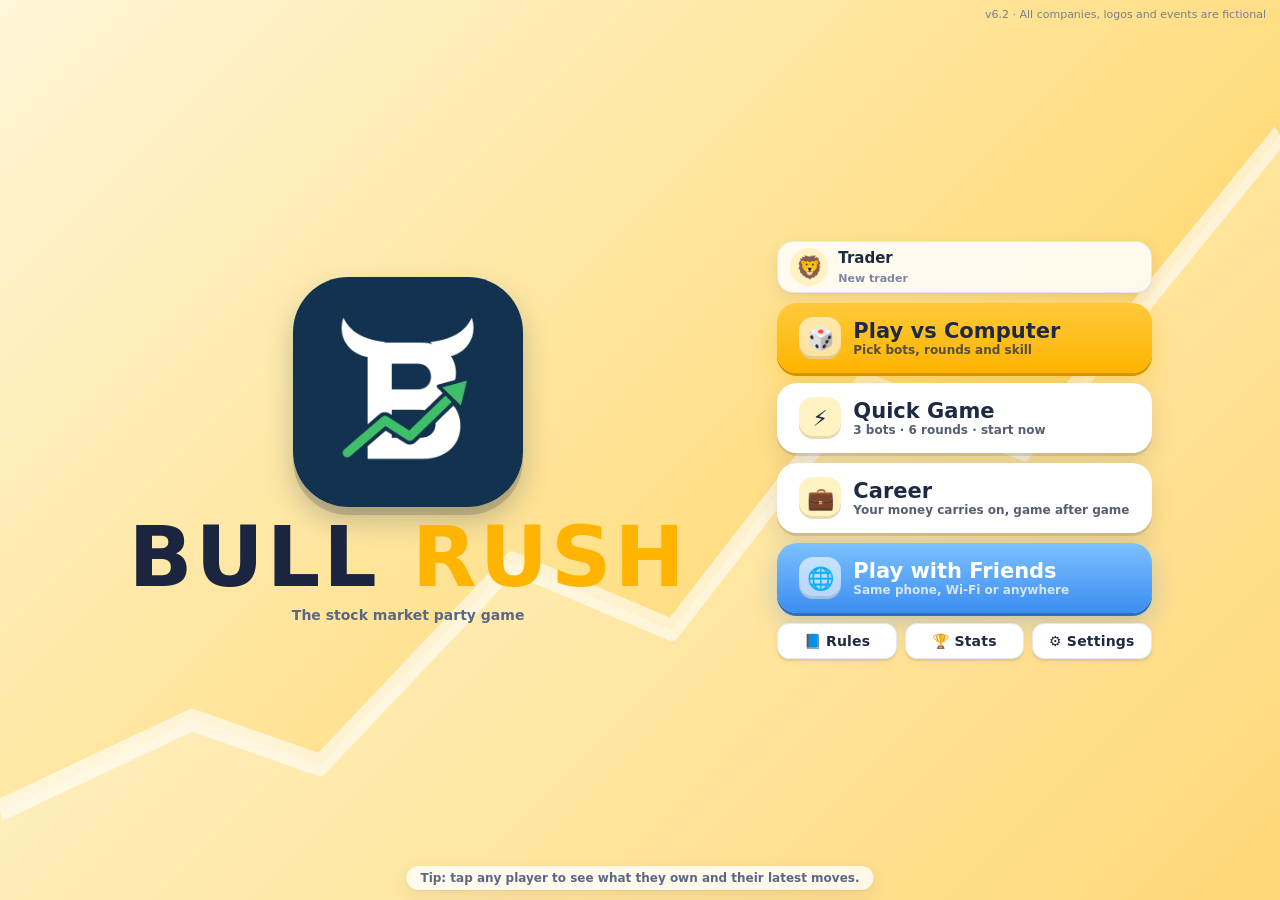
==== index.html @ 3b122485 "Web app v6.2" ====
<!doctype html>
<html lang="en">
<head>
<meta charset="utf-8">
<meta name="viewport" content="width=device-width, initial-scale=1, maximum-scale=1, user-scalable=no, viewport-fit=cover">
<meta name="theme-color" content="#4a2c12">
<title>Bull Rush</title>
<link rel="manifest" href="manifest.webmanifest">
<link rel="icon" type="image/png" href="icons/icon-192.png">
<link rel="apple-touch-icon" href="icons/apple-touch-icon.png">
<meta name="apple-mobile-web-app-capable" content="yes">
<meta name="mobile-web-app-capable" content="yes">
<meta name="apple-mobile-web-app-status-bar-style" content="black-translucent">
<meta name="apple-mobile-web-app-title" content="Bull Rush">
<link rel="stylesheet" href="css/style.css">
</head>
<body>

<!-- Studio intro -->
<div id="studio" class="studio" aria-label="Front Page studios">
  <img class="studio-logo" src="icons/frontpage-studios.png" alt="FRONT PAGE studios">
</div>

<div id="pass-cover" class="pass-cover hidden"><div class="pc-card"><div class="pc-av" id="pc-av">🙂</div><small>Pass the phone to</small><h2 id="pc-name">Player</h2><p>Others, look away. Your cards are secret.</p><button class="btn gold big" id="pc-go">👀 I'm ready, show my cards</button></div></div>
<!-- Title -->
<section id="scr-title" class="screen active">
  <div class="coin-rain" id="coin-rain"></div>
  <div class="title-wrap">
    <div class="logo">
      <img class="mascot appic" src="icons/icon-512.png" alt="Bull Rush">
      <h1>BULL <span>RUSH</span></h1>
      <p class="tag">The stock market party game</p>
    </div>
    <div class="menu-btns">
      <div class="profile-strip" id="profile-strip"></div>
      <button class="mbtn play" data-go="setup"><span class="mi">🎲</span><span><b>Play vs Computer</b><small>Pick bots, rounds and skill</small></span></button>
      <div class="mrow">
        <button class="mbtn quick" id="btn-quick"><span class="mi">⚡</span><span><b>Quick Game</b><small>3 bots · 6 rounds · start now</small></span></button>
        <button class="mbtn quick" id="btn-career"><span class="mi">💼</span><span><b>Career</b><small id="career-sub">Your money carries on, game after game</small></span></button>
      </div>
      <button class="mbtn online" data-go="online"><span class="mi">🌐</span><span><b>Play with Friends</b><small>Same phone, Wi-Fi or anywhere</small></span></button>
      <button class="mbtn cont hidden" id="btn-continue"><span class="mi">⟲</span><span><b>Continue</b><small>Your saved game</small></span></button>
      <div class="row three">
        <button class="btn" data-go="howto">📘 Rules</button>
        <button class="btn" id="btn-stats">🏆 Stats</button>
        <button class="btn" id="btn-settings">⚙️ Settings</button>
      </div>
    </div>
  </div>
  <div class="tip-line" id="tip-line"></div>
  <div class="version">v6.2 · All companies, logos and events are fictional</div>
</section>

<!-- Offline setup -->
<section id="scr-setup" class="screen">
  <div class="panel setup">
    <header><button class="icon-btn" data-go="title">‹</button><h2>New game</h2></header>
    <div class="setup-grid">
      <label>Your name<input id="in-name" maxlength="14" placeholder="Trader"></label>
      <div class="field"><span>Avatar</span><div class="chips" id="pick-avatar"></div></div>
      <div class="field"><span>Rival bots</span><div class="chips" id="pick-bots" data-opts="1,2,3,4,5" data-val="3"></div></div>
      <div class="field"><span>Bot skill</span><div class="chips" id="pick-skill" data-opts="easy,normal,hard" data-val="normal"></div></div>
      <div class="field"><span>Companies</span><div class="chips" id="pick-cos" data-opts="6,8,10,12,0" data-labels="6,8,10,12,🎲 Random" data-val="8"></div></div>
      <div class="field"><span>Rounds</span><div class="chips" id="pick-days" data-opts="6,8,10,15,20,0" data-labels="6,8,10,15,20,∞" data-val="8"></div></div>
      <div class="field"><span>Turns per round</span><div class="chips" id="pick-len" data-opts="2,3,4" data-val="3"></div></div>
    </div>
    <button class="btn gold big" id="btn-start">🔔 Ring the opening bell</button>
  </div>
</section>

<!-- Online lobby -->
<section id="scr-online" class="screen">
  <div class="panel setup">
    <header><button class="icon-btn" data-go="title">‹</button><h2>Play with friends</h2></header>
    <div class="chips mode-tabs" id="pick-mode" data-opts="pass,wifi,net" data-labels="📱 Pass &amp; Play,📶 Same Wi-Fi,🌍 Anywhere" data-val="wifi"></div>
    <div id="pass-home" class="hidden">
      <div class="field"><span>Players</span><div class="chips" id="pick-pp" data-opts="2,3,4,5,6" data-val="2"></div></div>
      <div class="pp-names" id="pp-names"></div>
      <div class="field"><span>Add bots</span><div class="chips" id="pick-pp-bots" data-opts="0,1,2,3" data-val="0"></div></div>
      <div class="field"><span>Rounds</span><div class="chips" id="pick-pp-days" data-opts="6,8,10,15" data-val="8"></div></div>
      <button class="btn gold big" id="btn-pass-start">🔔 Start on this phone</button>
      <p class="hint">No internet needed. Everyone plays on this one phone and passes it on when their turn comes, like Ludo. Your cards stay hidden until you tap "show my cards".</p>
    </div>
    <div id="online-home">
      <label>Your name<input id="in-name-on" maxlength="14" placeholder="Trader"></label>
      <div class="online-cols">
        <div class="ocard">
          <h3>Host a room</h3>
          <p>Create a room and share the 5-letter code with friends.</p>
          <button class="btn gold" id="btn-host">Create room</button>
        </div>
        <div class="ocard">
          <h3>Join a room</h3>
          <input id="in-code" maxlength="5" placeholder="CODE" class="code-in">
          <button class="btn" id="btn-join">Join</button>
        </div>
      </div>
      <p class="hint" id="mode-hint">Friends on the same Wi-Fi connect directly for the fastest game.</p>
    </div>
    <div id="online-lobby" class="hidden">
      <div class="room-code">Room code <b id="room-code">-----</b></div>
      <ul id="lobby-list" class="lobby-list"></ul>
      <div id="host-ctrl" class="hidden">
        <div class="field"><span>Companies</span><div class="chips" id="pick-cos-on" data-opts="6,8,10,12,0" data-labels="6,8,10,12,🎲 Random" data-val="8"></div></div>
        <div class="field"><span>Rounds</span><div class="chips" id="pick-days-on" data-opts="6,8,10,15,20,0" data-labels="6,8,10,15,20,∞" data-val="8"></div></div>
        <div class="field"><span>Turn timer</span><div class="chips" id="pick-len-on" data-opts="0,20,30,45" data-labels="Off,20s,30s,45s" data-val="30"></div></div>
        <div class="row"><button class="btn ghost" id="btn-addbot">+ Add bot</button><button class="btn gold" id="btn-host-start">Start game</button></div>
      </div>
      <p class="hint" id="lobby-msg">Waiting for players...</p>
    </div>
  </div>
</section>

<!-- How to play -->
<section id="scr-howto" class="screen">
  <div class="panel howto">
    <header><button class="icon-btn" data-go="title">‹</button><h2>How to play</h2></header>
    <div class="howto-body" id="howto-body"></div>
  </div>
</section>

<!-- Game -->
<section id="scr-game" class="screen">
  <div class="topbar">
    <div class="tb-logo">BULL<span>RUSH</span></div>
    <div class="tb-day"><small>ROUND</small><b id="tb-day">1/8</b></div>
    <div class="tb-turn" id="tb-turn">Your turn!</div>
    <div class="tb-money"><small>CASH</small><b id="tb-cash">₹0</b></div>
    <div class="tb-money"><small>NET WORTH</small><b id="tb-worth">₹0</b><i id="tb-worth-chg"></i></div>
    <button class="btn small" id="btn-dash">📊 <span class="lbl">Shares</span></button>
    <button class="btn small" id="btn-log">📜 <span class="lbl">Trades</span></button>
    <button class="btn small" id="btn-bank">🏦 <span class="lbl">Bank</span></button>
    <button class="btn small" id="btn-react" aria-label="Reactions">😀</button>
    <button class="icon-btn" id="btn-menu">☰</button>
  </div>
  <div class="table">
    <div class="board" id="board"></div>
    <div class="seats-col">
      <div class="seats" id="seats"></div>
      <div class="actbox" id="actbox"></div>
    </div>
  </div>
  <div class="hand" id="hand"></div>
</section>

<div id="modal" class="modal hidden"><div class="modal-card" id="modal-card"></div></div>
<div id="toast" class="toast"></div>
<div id="fx" class="fx"></div>

<script src="vendor/peerjs.min.js"></script>
<script src="js/data.js"></script>
<script src="js/engine.js"></script>
<script src="js/bots.js"></script>
<script src="js/sound.js"></script>
<script src="js/net.js"></script>
<script src="js/charts.js"></script>
<script src="js/ui.js"></script>
<script>
if ('serviceWorker' in navigator && /^https?:$/.test(location.protocol)) {
  // check for a new version on every launch and reload once when it takes over
  var hadSw = !!navigator.serviceWorker.controller, reloaded = false;
  navigator.serviceWorker.register('sw.js', { updateViaCache: 'none' }).then(function (r) { r.update(); }).catch(function () {});
  navigator.serviceWorker.addEventListener('controllerchange', function () { if (hadSw && !reloaded) { reloaded = true; location.reload(); } });
}
</script>
</body>
</html>
---- css/style.css ----
/* Bull Rush v4: cosy wooden tabletop, cream cards, chunky jelly buttons. */
:root {
  --wood-dk: #172036; --wood: #d5dbe6; --wood-l: #e3e7ef; --cream: #ffffff; --cream2: #f3f5f9; --edge: #e3e7ef;
  --text: #1e2a44; --muted: #7c87a3; --gold: #f5b700; --gold-l: #ffd84d; --green: #12a46e; --red: #e5304f; --blue: #5b8cff;
  --line: rgba(23, 32, 54, .16);
  --font: "Nunito", "Baloo 2", "Segoe UI", Roboto, system-ui, -apple-system, sans-serif;
}
* { box-sizing: border-box; -webkit-tap-highlight-color: transparent; }
html, body { margin: 0; height: 100%; overflow: hidden; color: var(--text); font-family: var(--font); user-select: none; -webkit-user-select: none; }
body {
  background-color: #eef1f6;
  background-image:
    radial-gradient(1000px 520px at 50% -10%, rgba(255, 255, 255, .7) 0%, transparent 70%),
    repeating-linear-gradient(90deg, rgba(60, 72, 100, .0) 0 46px, rgba(60, 72, 100, .14) 46px 48px, rgba(255, 255, 255, .05) 48px 96px, rgba(60, 72, 100, .1) 96px 98px),
    repeating-linear-gradient(0deg, rgba(255, 255, 255, .04) 0 3px, transparent 3px 9px);
}
button { font-family: inherit; color: inherit; cursor: pointer; }
input { font-family: inherit; }
.hidden { display: none !important; }
.up { color: var(--green); } .down { color: var(--red); } .flat { color: var(--muted); } .gold { color: #b07800; } .ipo { color: #8a3fd1; }
.row { display: flex; gap: 8px; }
.center { text-align: center; }

.screen { position: fixed; inset: 0; display: none; padding: env(safe-area-inset-top) env(safe-area-inset-right) env(safe-area-inset-bottom) env(safe-area-inset-left); }
.screen.active { display: flex; }

/* ---------- buttons ---------- */
.btn { border: 2px solid #d5dbe6; background: linear-gradient(180deg, #ffffff, #eef1f6); color: var(--text); border-radius: 14px; padding: 9px 14px; font-weight: 900; font-size: 14px; letter-spacing: .2px; white-space: nowrap; box-shadow: 0 3px 0 #c5cddb; transition: transform .08s, box-shadow .08s; }
.btn:active { transform: translateY(2px); box-shadow: 0 1px 0 #c5cddb; }
.btn.gold { background: linear-gradient(180deg, #ffe066, #f5a800); border-color: #ffe48a; box-shadow: 0 3px 0 #b97800; }
.btn.green { background: linear-gradient(180deg, #5ce6b0, #12a46e); color: #04291b; border-color: #8ef0c8; box-shadow: 0 3px 0 #0b7a51; }
.btn.red { background: linear-gradient(180deg, #ff8fa2, #e5304f); color: #fff; border-color: #ffb0bd; box-shadow: 0 3px 0 #a81f37; }
.btn.red.ghosty { background: #fff0f2; color: var(--red); }
.btn.ghost { background: rgba(255, 250, 240, .6); }
.btn.big { font-size: 16px; padding: 11px 18px; }
.btn.small { padding: 5px 10px; font-size: 12px; border-radius: 11px; }
.btn:disabled { opacity: .45; pointer-events: none; filter: grayscale(.4); }
.icon-btn { background: var(--cream); border: 2px solid #d5dbe6; border-radius: 12px; width: 38px; height: 36px; font-size: 18px; color: var(--text); box-shadow: 0 2px 0 #c5cddb; }
.x { margin-left: auto; width: 32px; height: 32px; flex: none; border-radius: 50%; border: 2px solid #e3e7ef; background: #fff; font-weight: 900; font-size: 14px; color: var(--muted); }

/* ---------- title / main menu ---------- */
#scr-title { align-items: center; justify-content: center; overflow: hidden;
  background: radial-gradient(circle at 50% 40%, #ffffff 0%, rgba(255, 255, 255, .4) 35%, transparent 70%); }
#scr-title::before { content: ""; position: absolute; inset: -50%; background: repeating-conic-gradient(from 0deg, rgba(255, 184, 0, .07) 0 10deg, transparent 10deg 20deg); animation: spin 60s linear infinite; pointer-events: none; }
@keyframes spin { to { transform: rotate(360deg); } }
.coin-rain { position: absolute; inset: 0; pointer-events: none; overflow: hidden; }
.coin-rain i { position: absolute; top: -40px; animation: fall linear forwards; transform: scale(var(--s)); }
.coin-rain .coin { width: 26px; height: 26px; border-radius: 50%; background: radial-gradient(circle at 35% 30%, #fff1a8, #f5b700 55%, #b97800); border: 2px solid #a86c00; color: #8a5600; font-weight: 900; font-size: 13px; display: grid; place-items: center; font-style: normal; box-shadow: 0 2px 0 rgba(23, 32, 54, .3); }
.coin-rain .bill { width: 40px; height: 20px; border-radius: 4px; background: linear-gradient(135deg, #8fe3a8, #3fb26b); border: 2px solid #23864a; box-shadow: inset 0 0 0 3px rgba(255, 255, 255, .35); }
@keyframes fall { to { top: 110%; transform: scale(var(--s)) rotate(var(--r)); } }
.title-wrap { position: relative; display: flex; gap: 7vw; align-items: center; z-index: 1; }
.logo { text-align: center; }
.mascot { width: min(34vh, 170px); height: auto; filter: drop-shadow(0 8px 0 rgba(23, 32, 54, .18)); animation: bob 2.6s ease-in-out infinite; }
@keyframes bob { 50% { transform: translateY(-8px) rotate(-2deg); } }
.logo h1 { margin: 4px 0 0; font-size: min(13vh, 64px); font-weight: 900; letter-spacing: 3px; line-height: 1; color: var(--text); text-shadow: 0 3px 0 #ffffff, 0 6px 0 rgba(23, 32, 54, .2); }
.logo h1 span { color: var(--gold); text-shadow: 0 3px 0 #a86c00, 0 6px 0 rgba(23, 32, 54, .2); }
.logo .tag { color: #5b6785; margin: 8px 0 0; font-size: 14px; font-weight: 800; }
.menu-btns { display: flex; flex-direction: column; gap: 10px; min-width: 270px; }
.mbtn { display: flex; align-items: center; gap: 12px; text-align: left; border-radius: 20px; padding: 10px 16px; border: 3px solid #ffffff; font-weight: 900; color: var(--text);
  background: linear-gradient(180deg, #ffffff, #eef1f6); box-shadow: 0 5px 0 #c5cddb, 0 10px 18px rgba(23, 32, 54, .2); transition: transform .08s, box-shadow .08s; }
.mbtn:active { transform: translateY(4px); box-shadow: 0 1px 0 #c5cddb; }
.mbtn .mi { width: 42px; height: 42px; flex: none; border-radius: 14px; display: grid; place-items: center; font-size: 22px; background: rgba(255, 255, 255, .6); box-shadow: inset 0 -3px 0 rgba(0, 0, 0, .1); }
.mbtn b { display: block; font-size: 17px; } .mbtn small { display: block; font-size: 12px; opacity: .75; font-weight: 800; }
.mbtn.play { background: linear-gradient(180deg, #ffe066, #f5a800); box-shadow: 0 5px 0 #b97800, 0 10px 18px rgba(23, 32, 54, .25); animation: pulse 2s ease-in-out infinite; }
.mbtn.online { background: linear-gradient(180deg, #8fdcff, #3fa9e8); box-shadow: 0 5px 0 #23709e, 0 10px 18px rgba(23, 32, 54, .2); color: #0b2b40; }
.mbtn.cont { background: linear-gradient(180deg, #8ef0c8, #2fbf86); box-shadow: 0 5px 0 #127a51, 0 10px 18px rgba(23, 32, 54, .2); color: #04291b; }
@keyframes pulse { 50% { transform: scale(1.03); } }
.menu-btns .row .btn { flex: 1; }
.mrow { display: contents; }
.version { position: absolute; bottom: 8px; right: 14px; color: #5b6785; font-size: 11px; opacity: .8; z-index: 1; }

/* ---------- panels / setup ---------- */
.panel { margin: auto; background: var(--cream); border: 4px solid var(--wood-l); border-radius: 22px; padding: 14px 18px; max-height: 96vh; overflow: auto; box-shadow: 0 8px 0 var(--wood), 0 18px 30px rgba(23, 32, 54, .3); }
.panel header { display: flex; align-items: center; gap: 10px; margin-bottom: 8px; }
.panel h2 { margin: 0; font-size: 20px; }
.setup { width: min(720px, 96vw); display: flex; flex-direction: column; gap: 10px; }
.setup-grid { display: grid; grid-template-columns: 1fr 1fr; gap: 8px 18px; }
label, .field { display: flex; flex-direction: column; gap: 4px; font-size: 12px; color: var(--muted); font-weight: 800; }
input { background: #ffffff; border: 2px solid var(--edge); color: var(--text); border-radius: 12px; padding: 9px 12px; font-size: 15px; outline: none; font-weight: 700; }
input:focus { border-color: var(--gold); }
.chips { display: flex; flex-wrap: wrap; gap: 6px; }
.chip { border: 2px solid var(--edge); background: #ffffff; border-radius: 999px; padding: 6px 12px; font-size: 13px; font-weight: 800; color: var(--text); }
.chip.on { background: var(--gold); border-color: #c98400; box-shadow: 0 2px 0 #b97800; }
.chip.av { font-size: 18px; padding: 3px 8px; }
.online-cols { display: grid; grid-template-columns: 1fr 1fr; gap: 12px; margin-top: 8px; }
.ocard { background: var(--cream2); border: 2px solid var(--edge); border-radius: 16px; padding: 12px; display: flex; flex-direction: column; gap: 8px; }
.ocard h3 { margin: 0; font-size: 15px; } .ocard p { margin: 0; color: var(--muted); font-size: 12px; }
.code-in { text-transform: uppercase; letter-spacing: 6px; text-align: center; font-size: 20px; font-weight: 900; }
.hint { color: #6b7591; font-size: 12px; line-height: 1.4; }
.room-code { font-size: 14px; color: var(--muted); } .room-code b { color: #c98400; font-size: 30px; letter-spacing: 6px; margin-left: 8px; }
.lobby-list { list-style: none; padding: 0; margin: 6px 0; display: grid; grid-template-columns: 1fr 1fr 1fr; gap: 6px; }
.lobby-list li { background: var(--cream2); border-radius: 12px; padding: 8px 10px; font-weight: 800; font-size: 13px; display: flex; gap: 6px; align-items: center; }
.howto { width: min(840px, 96vw); }
.howto-body { columns: 2; column-gap: 22px; font-size: 13px; line-height: 1.45; color: #33405e; }
.howto-body h4 { color: #c27400; margin: 0 0 4px; font-size: 14px; break-after: avoid; }
.howto-body p, .howto-body ul { margin: 0 0 10px; break-inside: avoid; }
.howto-body ul { padding-left: 18px; }

/* ---------- game: top bar ---------- */
#scr-game { flex-direction: column; }
.topbar { height: 48px; flex: none; display: flex; align-items: center; gap: 10px; padding: 0 10px; color: #ffffff; position: relative; z-index: 2;
  background: linear-gradient(180deg, #24304d, #172036); border-bottom: 3px solid #0f1626; box-shadow: 0 3px 10px rgba(0, 0, 0, .3); }
.tb-logo { font-weight: 900; letter-spacing: 1px; font-size: 15px; } .tb-logo span { color: var(--gold-l); }
.topbar small { display: block; font-size: 9px; color: #9fb0d4; font-weight: 900; letter-spacing: .6px; }
.topbar b { font-size: 14px; font-variant-numeric: tabular-nums; display: inline-block; }
.topbar i { font-style: normal; font-size: 11px; margin-left: 4px; font-weight: 900; }
.topbar .up { color: #7dffc4; } .topbar .down { color: #ffb0bd; }
.tb-day { text-align: center; background: rgba(0, 0, 0, .25); border-radius: 10px; padding: 2px 8px; }
.tb-turn { flex: 1; text-align: center; font-weight: 900; font-size: 14px; white-space: nowrap; overflow: hidden; text-overflow: ellipsis; }
.tb-turn.mine { color: #172036; background: linear-gradient(180deg, #ffe066, #f5a800); border-radius: 999px; padding: 5px 14px; flex: 0 1 auto; margin: 0 auto; animation: glow 1s infinite alternate; }
@keyframes glow { to { box-shadow: 0 0 16px rgba(255, 216, 77, .9); } }
.tb-money { text-align: right; min-width: 70px; }
.topbar .btn.small { box-shadow: 0 2px 0 #c5cddb; }
.bump { animation: bump .5s; }
@keyframes bump { 30% { transform: scale(1.35); color: #7dffc4; } }

/* ---------- table ---------- */
.table { flex: 1; min-height: 0; display: grid; grid-template-columns: 1fr 220px; gap: 8px; padding: 8px 8px 0; position: relative; }
.board { display: grid; grid-template-columns: repeat(var(--cols, 4), 1fr); grid-auto-rows: 1fr; gap: 7px; min-height: 0; padding: 8px; border-radius: 22px;
  background: #f7f8fb radial-gradient(rgba(120, 135, 165, .14) 1.5px, transparent 1.6px) 0 0 / 16px 16px;
  border: 6px solid var(--wood-l); box-shadow: inset 0 3px 8px rgba(23, 32, 54, .2), 0 5px 0 var(--wood), 0 10px 18px rgba(23, 32, 54, .3); }

/* deed-card company tiles */
.deed { position: relative; display: flex; flex-direction: column; min-height: 0; overflow: hidden; border-radius: 14px; background: #ffffff; border: 2px solid color-mix(in srgb, var(--c) 70%, #1e2a44 30%);
  box-shadow: 0 4px 0 color-mix(in srgb, var(--c) 45%, #1e2a44 55%), 0 6px 10px rgba(23, 32, 54, .2); transition: transform .1s; }
.deed:active { transform: translateY(3px); box-shadow: 0 1px 0 color-mix(in srgb, var(--c) 45%, #1e2a44 55%); }
.deed.mine { outline: 3px solid var(--gold); outline-offset: 1px; }
.d-band { display: flex; align-items: center; gap: 5px; padding: 4px 5px; background: linear-gradient(180deg, color-mix(in srgb, var(--c) 85%, white 15%), var(--c)); border-bottom: 2px solid color-mix(in srgb, var(--c) 60%, #1e2a44 40%); }
.d-band .logo-svg { flex: none; filter: drop-shadow(0 1px 0 rgba(0, 0, 0, .25)); }
.d-id { min-width: 0; line-height: 1.05; }
.d-id b { font-size: 12px; font-weight: 900; color: #141b2d; letter-spacing: .4px; }
.d-id small { display: block; font-size: 9px; font-weight: 800; color: rgba(20, 27, 45, .75); white-space: nowrap; overflow: hidden; text-overflow: ellipsis; }
.d-own { margin-left: auto; flex: none; font-size: 11px; background: #ffffff; border-radius: 999px; padding: 0 4px; box-shadow: 0 1px 0 rgba(23, 32, 54, .3); }
.d-body { flex: 1; min-height: 0; display: flex; flex-direction: column; padding: 3px 6px 4px; gap: 1px; }
.d-row { display: flex; align-items: center; justify-content: space-between; gap: 4px; }
.d-px { font-size: 21px; font-weight: 900; font-variant-numeric: tabular-nums; line-height: 1.05; }
.d-chg { font-size: 11px; font-weight: 900; border-radius: 8px; padding: 1px 5px; }
.d-chg.up { background: #dcf7ea; } .d-chg.down { background: #ffe1e6; } .d-chg.ipo { background: #efe0ff; }
.spark { width: 100%; height: 18px; flex: 1 1 18px; min-height: 8px; max-height: 26px; }
.d-ipo { font-size: 10px; font-weight: 900; color: #8a3fd1; flex: 1; }
.d-hold { display: flex; gap: 3px; flex-wrap: nowrap; overflow: hidden; min-height: 17px; }
.hc { font-size: 10px; font-weight: 900; border-radius: 999px; padding: 1px 5px 1px 2px; background: color-mix(in srgb, var(--pc, #ccc) 30%, white 70%); border: 1.5px solid color-mix(in srgb, var(--pc, #ccc) 70%, #1e2a44 30%); white-space: nowrap; }
.hc.me { background: #ffe17a; border-color: #c98400; }
.hc.more { padding: 1px 5px; background: var(--cream2); border-color: var(--edge); }
.hc.none { background: none; border: none; color: var(--muted); padding: 1px 0; }
.d-plays { position: absolute; right: 4px; top: 34px; font-size: 14px; animation: wiggle 1s infinite; }
@keyframes wiggle { 50% { transform: rotate(-12deg) scale(1.15); } }
.deed.ipo { border-style: dashed; background: #fbf4ff; }
.deed.ipo .d-band { background: repeating-linear-gradient(45deg, var(--c) 0 10px, color-mix(in srgb, var(--c) 75%, white 25%) 10px 20px); }
.deed.dead { filter: grayscale(1) brightness(.85); }
.d-stamp { position: absolute; inset: 0; display: grid; place-items: center; font-weight: 900; font-size: 14px; color: #c4002a; transform: rotate(-14deg); letter-spacing: 1px; text-shadow: 0 0 6px #fff; }
.deed.ping { animation: ping .9s; }
@keyframes ping { 30% { transform: scale(1.06); box-shadow: 0 0 0 4px var(--gold), 0 0 22px rgba(245, 183, 0, .8); } }

/* seats */
.seats-col { display: flex; flex-direction: column; gap: 6px; min-height: 0; }
.seats { flex: 1; min-height: 0; overflow-y: auto; display: flex; flex-direction: column; gap: 5px; padding: 2px 2px 4px; }
.seat { display: grid; grid-template-columns: 32px 1fr auto; gap: 6px; align-items: center; background: var(--cream); border: 2px solid var(--edge); border-radius: 14px; padding: 4px 7px; box-shadow: 0 3px 0 #d5dbe6; cursor: pointer; position: relative; flex: none; }
.seat:active { transform: translateY(2px); box-shadow: 0 1px 0 #d5dbe6; }
.seat.me { background: #fffbe8; }
.seat.turn { border-color: var(--gold); background: #fff1bf; box-shadow: 0 3px 0 #c98400, 0 0 14px rgba(245, 183, 0, .55); animation: seatglow 1.2s infinite alternate; }
@keyframes seatglow { to { box-shadow: 0 3px 0 #c98400, 0 0 4px rgba(245, 183, 0, .3); } }
.av { width: 32px; height: 32px; border-radius: 50%; display: grid; place-items: center; font-size: 18px; background: var(--pc); box-shadow: inset 0 -3px 0 rgba(0, 0, 0, .2), 0 0 0 2px #fff; position: relative; }
.av .rk { position: absolute; right: -5px; bottom: -4px; font-style: normal; font-size: 9px; font-weight: 900; background: var(--wood-dk); color: #ffe17a; border-radius: 999px; min-width: 15px; height: 15px; display: grid; place-items: center; border: 1.5px solid #fff; }
.av.big { width: 52px; height: 52px; font-size: 30px; flex: none; }
.sn { min-width: 0; }
.seat b { font-size: 12px; display: block; white-space: nowrap; overflow: hidden; text-overflow: ellipsis; }
.la { display: block; font-size: 10px; font-weight: 800; white-space: nowrap; overflow: hidden; text-overflow: ellipsis; }
.la.think { color: #b07800; }
.seat .w { font-size: 11px; font-weight: 900; text-align: right; white-space: nowrap; }
.seat .w small { display: block; font-size: 9px; color: var(--red); }
.dots::after { content: "..."; animation: dots 1s steps(4) infinite; display: inline-block; width: 12px; overflow: hidden; vertical-align: bottom; }
@keyframes dots { from { width: 0; } }
.actbox { flex: none; background: var(--cream); border: 2px solid var(--edge); border-radius: 14px; padding: 7px; display: flex; flex-direction: column; gap: 6px; font-size: 11px; color: #33405e; box-shadow: 0 3px 0 #d5dbe6; }
.act-tip { line-height: 1.4; }
.act-btns { display: flex; gap: 6px; }
.act-btns:empty { display: none; }
.act-btns .btn { flex: 1; }

/* hand */
.hand { flex: none; height: 96px; display: flex; justify-content: center; align-items: flex-end; padding: 0 10px 6px; gap: 14px; position: relative; background: linear-gradient(180deg, transparent, rgba(60, 72, 100, .25)); }
.hand-grp { display: flex; align-items: flex-end; padding-left: 4px; flex: none; }
.card { width: 62px; height: 84px; flex: none; border-radius: 11px; background: #ffffff; color: #141b2d; margin: 0 -3px; display: flex; flex-direction: column; overflow: hidden; border: 2px solid #fff; transition: transform .15s; position: relative;
  box-shadow: 0 4px 0 #d5dbe6, 0 8px 12px rgba(23, 32, 54, .3); }
.card:nth-child(odd) { transform: rotate(-2deg); } .card:nth-child(even) { transform: rotate(2deg) translateY(2px); }
.card:active { transform: translateY(-12px) !important; }
.card .band { background: var(--c); color: #141b2d; font-weight: 900; font-size: 10px; padding: 2px 3px; display: flex; align-items: center; gap: 2px; }
.card .val { flex: 1; display: grid; place-items: center; font-size: 23px; font-weight: 900; }
.card .val.up { color: #0b9a68; } .card .val.down { color: var(--red); }
.card .arrow { position: absolute; bottom: 3px; left: 0; right: 0; text-align: center; font-size: 9px; font-weight: 900; color: #7c87a3; }
.card.sp { background: linear-gradient(160deg, #fff1a8, #f5b700 70%, #e09a00); border-color: #ffffff; }
.card.sp::after { content: ""; position: absolute; top: -10%; bottom: -10%; left: 0; width: 45%; background: linear-gradient(100deg, transparent, rgba(255, 255, 255, .65), transparent); transform: translate3d(-120%, 0, 0) skewX(-15deg); animation: sheen 4s ease-in-out infinite; will-change: transform; pointer-events: none; }
.card.sp:nth-child(2n)::after { animation-delay: 1.3s; } .card.sp:nth-child(3n)::after { animation-delay: 2.6s; }
@keyframes sheen { 0%, 60% { transform: translate3d(-120%, 0, 0) skewX(-15deg); } 100% { transform: translate3d(320%, 0, 0) skewX(-15deg); } }
.card.sp .ic { font-size: 28px; text-align: center; margin-top: 10px; }
.card.sp .nm { font-size: 9px; font-weight: 900; text-align: center; padding: 2px; line-height: 1.1; color: #5a3600; }
.card.mini { transform: none !important; margin: 0; }
.hand.dealt .card { animation: dealin .4s backwards; }
.hand.dealt .card:nth-child(2) { animation-delay: .05s; } .hand.dealt .card:nth-child(3) { animation-delay: .1s; } .hand.dealt .card:nth-child(4) { animation-delay: .15s; }
.hand.dealt .card:nth-child(5) { animation-delay: .2s; } .hand.dealt .card:nth-child(6) { animation-delay: .25s; } .hand.dealt .card:nth-child(7) { animation-delay: .3s; }
@keyframes dealin { from { transform: translateY(70px) rotate(10deg); opacity: 0; } }
.hand-empty { color: #5b6785; font-size: 12px; align-self: center; font-weight: 800; }

/* ---------- modals ---------- */
.modal { position: fixed; inset: 0; z-index: 50; display: flex; align-items: center; justify-content: center; background: rgba(15, 22, 40, .55); padding: 8px; }
.modal-card { background: var(--cream); color: var(--text); border: 5px solid var(--wood-l); border-radius: 22px; padding: 12px 14px; width: min(780px, 96vw); max-height: 94vh; overflow: auto; animation: pop .25s cubic-bezier(.3, 1.5, .6, 1); box-shadow: 0 8px 0 var(--wood), 0 20px 40px rgba(0, 0, 0, .35); }
.modal-card.narrow { width: min(520px, 96vw); }
.modal-card { display: flex; flex-direction: column; }
.modal-card > * { flex: none; }
.modal-card > .rev-list, .modal-card > .log-list, .modal-card > .dash-wrap { flex: 1 1 auto; min-height: 40px; overflow: auto; max-height: none; }
@keyframes pop { from { transform: scale(.85); opacity: 0; } }
.modal-card h2 { margin: 0 0 8px; font-size: 18px; display: flex; align-items: center; gap: 8px; }
.modal-card h2 small { color: var(--muted); font-size: 12px; font-weight: 800; margin-left: auto; }
.modal-card h2 small + .x { margin-left: 4px; }
.m-grid { display: grid; grid-template-columns: 1fr 1fr; gap: 10px; }
.m-box { background: var(--cream2); border: 2px solid #e3e7ef; border-radius: 14px; padding: 8px 10px; font-size: 13px; display: flex; flex-direction: column; gap: 5px; }
.m-box h3 { margin: 0; font-size: 11px; color: var(--muted); letter-spacing: .6px; }
.m-box .row .btn { flex: 1; }
.macro-big { font-size: 17px; font-weight: 900; line-height: 1.3; }
.m-foot { display: flex; justify-content: flex-end; gap: 8px; margin-top: 10px; align-items: center; flex-wrap: wrap; }
.m-foot .hint { margin-right: auto; }
.kv { display: flex; justify-content: space-between; align-items: center; gap: 8px; } .kv b { font-variant-numeric: tabular-nums; }
.kv.small { font-size: 13px; }
.sec-h { font-size: 10px; font-weight: 900; color: var(--muted); letter-spacing: .6px; margin: 4px 0 3px; }
.newsi { font-size: 12px; padding: 5px 8px; border-left: 4px solid var(--gold); background: var(--cream2); border-radius: 6px; margin-bottom: 3px; }

.deed-head, .ph, .gold-head { display: flex; align-items: center; gap: 10px; margin: -12px -14px 10px; padding: 10px 14px; border-bottom: 3px solid rgba(23, 32, 54, .15); border-radius: 16px 16px 0 0; }
.deed-head { background: linear-gradient(180deg, color-mix(in srgb, var(--c) 80%, white 20%), var(--c)); }
.deed-head .logo-svg { flex: none; }
.deed-head h2, .ph h2, .gold-head h2 { margin: 0; color: #141b2d; }
.deed-head small, .ph small { font-size: 12px; font-weight: 800; color: rgba(20, 27, 45, .75); }
.deed-head .x, .ph .x, .gold-head .x { background: rgba(255, 255, 255, .8); }
.trade-grid { display: grid; grid-template-columns: 1.2fr 1fr; gap: 12px; }
.tg-left, .tg-right { display: flex; flex-direction: column; gap: 6px; min-width: 0; }
.big-price { font-size: 32px; font-weight: 900; }
.chart-box { background: #ffffff; border: 2px solid var(--edge); border-radius: 12px; padding: 4px; }
.chart-box .spark { height: 46px; max-height: none; display: block; }
.chart-box.slim .spark { height: 36px; }
.spark-empty { height: 46px; display: grid; place-items: center; font-size: 11px; font-weight: 800; color: var(--muted); }
.hrow { display: flex; align-items: center; gap: 6px; padding: 4px 8px; border-radius: 10px; background: var(--cream2); font-size: 12px; font-weight: 800; }
.hrow.me { background: #ffe9a3; }
.hrow b { margin-left: auto; }
.tchip { font-size: 10px; font-weight: 900; border-radius: 999px; padding: 1px 6px; white-space: nowrap; }
.tchip.owner { background: #ffe17a; color: #7a4f00; } .tchip.co { background: #e6dcff; color: #5a2fa0; }
.stepper { display: flex; align-items: center; justify-content: center; gap: 8px; margin-top: 10px; }
.stepper button:not(.btn) { width: 42px; height: 42px; border-radius: 12px; border: 2px solid var(--edge); background: var(--cream2); font-size: 22px; font-weight: 900; box-shadow: 0 3px 0 #d5dbe6; }
.stepper b { min-width: 150px; text-align: center; font-size: 18px; }
.stepper b small { display: block; font-size: 12px; color: var(--muted); }
.cpick { display: grid; grid-template-columns: repeat(auto-fill, minmax(84px, 1fr)); gap: 6px; }
.cpick button { display: flex; flex-direction: column; align-items: center; gap: 2px; padding: 6px; border-radius: 12px; border: 2px solid color-mix(in srgb, var(--c) 70%, #1e2a44 30%); background: color-mix(in srgb, var(--c) 25%, white 75%); font-weight: 900; box-shadow: 0 3px 0 color-mix(in srgb, var(--c) 50%, #1e2a44 50%); }
.cpick small { font-size: 11px; color: var(--muted); }
.gold-head { background: linear-gradient(180deg, #fff1a8, #f5b700); }
.gold-ic { font-size: 34px; animation: wiggle 1.2s infinite; }
.sp-desc { font-size: 15px; font-weight: 800; }

/* dashboard */
.dash-wrap { overflow: auto; max-height: 62vh; }
.dash { border-collapse: separate; border-spacing: 3px; font-size: 12px; width: 100%; text-align: center; }
.dash th { font-size: 10px; color: #5b6785; font-weight: 900; }
.dash .dh { background: none; border: none; padding: 0; font-size: 10px; font-weight: 900; color: #5b6785; }
.dash th small { color: var(--muted); }
.dash td { background: var(--cream2); border-radius: 8px; padding: 5px 4px; font-weight: 900; color: #b4bccc; white-space: nowrap; }
.dash td.has { background: #ffe9a3; color: var(--text); }
.dash td.boss { background: #ffd84d; }
.dash td.money { background: transparent; color: var(--text); font-size: 11px; }
.dash th.pn { text-align: left; white-space: nowrap; }
.dash th.pn button { background: none; border: none; padding: 0; font-size: 12px; font-weight: 900; color: var(--text); text-decoration: underline dotted; }
.dash tr.me th.pn button { color: #c27400; }
.dash tr.left td { background: transparent; color: var(--muted); font-size: 10px; }

/* player sheet */
.ph { background: linear-gradient(180deg, color-mix(in srgb, var(--pc) 45%, white 55%), color-mix(in srgb, var(--pc) 70%, white 30%)); }
.stat-grid { display: grid; grid-template-columns: repeat(3, 1fr); gap: 6px; margin-bottom: 8px; }
.stat-grid div { background: var(--cream2); border-radius: 12px; padding: 6px 8px; }
.stat-grid small { display: block; font-size: 10px; font-weight: 900; color: var(--muted); }
.stat-grid b { font-size: 14px; }
.p-cols { display: grid; grid-template-columns: 1fr 1fr; gap: 10px; margin-top: 6px; }
.prow { display: flex; align-items: center; gap: 6px; padding: 4px 6px; border-radius: 10px; background: var(--cream2); margin-bottom: 4px; font-size: 12px; cursor: pointer; }
.prow span { flex: 1; min-width: 0; } .prow small { display: block; color: var(--muted); font-weight: 700; }

/* trade list */
.tabs { margin-bottom: 6px; }
.tabs .chip { padding: 4px 9px; font-size: 12px; }
.log-list { max-height: 60vh; overflow: auto; }
.lhead { font-size: 10px; font-weight: 900; color: var(--muted); letter-spacing: .6px; margin: 8px 0 3px; text-transform: uppercase; }
.lrow { display: grid; grid-template-columns: 26px 1fr auto; gap: 6px; align-items: center; padding: 4px 6px; border-radius: 10px; font-size: 12px; font-weight: 700; }
.lrow:nth-child(even) { background: var(--cream2); }
.lrow i { font-style: normal; font-size: 12px; font-weight: 900; color: var(--muted); text-align: center; }
.lrow small { color: var(--muted); font-weight: 800; font-size: 11px; text-align: right; }
.spy-hand { display: flex; flex-wrap: wrap; gap: 8px; justify-content: center; margin: 6px 0; }

/* bank */
.amt { justify-content: center; margin-bottom: 8px; }
.bank-grid { display: grid; grid-template-columns: 1fr 1fr; gap: 10px; }
.meter { height: 8px; background: #e3e7ef; border-radius: 999px; overflow: hidden; }
.meter i { display: block; height: 100%; background: var(--green); border-radius: 999px; transition: width .3s; }
.meter i.hot { background: var(--red); }
.meter.gold i { background: linear-gradient(90deg, #ffd84d, #f5a800); }
.avg-box { display: grid; grid-template-columns: repeat(3, 1fr); gap: 5px; }
.avg-box div { background: #fff3c9; border: 2px solid #f0d58a; border-radius: 10px; padding: 3px 6px; }
.avg-box small { display: block; font-size: 9px; font-weight: 900; color: var(--muted); }
.avg-box b { font-size: 13px; }
.menu-list { display: flex; flex-direction: column; gap: 8px; }

/* reveal */
.rev-list { display: flex; flex-direction: column; }
.rev-row { display: grid; grid-template-columns: 28px 70px 1fr 54px 112px; align-items: center; gap: 6px; padding: 5px 6px; border-bottom: 2px dashed #e3e7ef; font-size: 12px; opacity: .15; transform: rotateX(80deg); transform-origin: top; transition: opacity .3s, transform .35s cubic-bezier(.3, 1.4, .6, 1), background .3s; border-radius: 10px; }
.rev-row.in { opacity: 1; transform: none; }
.rev-row.good { background: #dcf7ea; } .rev-row.bad { background: #ffe1e6; }
.own-dot { color: var(--gold); }
.rev-cards { display: flex; flex-wrap: wrap; gap: 3px; }
.rev-cards span { font-size: 10px; font-weight: 900; border-radius: 6px; padding: 1px 4px; background: var(--cream2); }
.rev-cards span.blk { text-decoration: line-through; opacity: .5; }
.rev-cards span.mod { background: #ffe9a3; color: #a86c00; }
.rev-tot { font-weight: 900; font-size: 16px; text-align: center; }
.rev-px { text-align: right; font-weight: 900; font-variant-numeric: tabular-nums; }
.rev-note { grid-column: 2 / -1; font-size: 11px; font-weight: 900; color: #c27400; }
.rev-ev { margin-top: 8px; }

/* final */
.podium { display: flex; gap: 10px; align-items: flex-end; justify-content: center; margin: 6px 0 10px; }
.pod { text-align: center; border-radius: 14px 14px 0 0; padding: 8px 10px; width: 120px; background: linear-gradient(180deg, #f3f5f9, #e6eaf1); border: 2px solid var(--edge); }
.pod b { font-size: 13px; overflow-wrap: anywhere; }
.pod .av { font-size: 30px; background: none; box-shadow: none; margin: 0 auto; } .pod b { display: block; } .pod small { color: #5b6785; }
.pod .pn { font-weight: 900; font-size: 18px; }
.pod.p1 { height: 150px; background: linear-gradient(180deg, #ffe17a, #f5b700); border-color: #c98400; animation: pulse 1.6s infinite; }
.pod.p2 { height: 122px; } .pod.p3 { height: 104px; }

/* ---------- effects layer ---------- */
.fx { position: fixed; inset: 0; pointer-events: none; z-index: 80; overflow: hidden; }
.fly { position: fixed; display: block; }
.fly.note { width: 34px; height: 18px; border-radius: 4px; background: linear-gradient(135deg, #a5efbc, #3fb26b); border: 2px solid #23864a; box-shadow: inset 0 0 0 3px rgba(255, 255, 255, .35), 0 2px 4px rgba(0, 0, 0, .25); }
.fly.coin { width: 20px; height: 20px; border-radius: 50%; background: radial-gradient(circle at 35% 30%, #fff1a8, #f5b700 55%, #b97800); border: 2px solid #a86c00; }
.float { position: fixed; transform: translate(-50%, 0); font-weight: 900; font-size: 16px; animation: floatup 1.4s ease-out forwards; text-shadow: 0 2px 0 #fff, 0 0 6px #fff; white-space: nowrap; }
@keyframes floatup { to { transform: translate(-50%, -46px); opacity: 0; } }
.banner { position: fixed; left: 50%; top: 42%; transform: translate(-50%, -50%); padding: 12px 26px; border-radius: 22px; font-size: 26px; font-weight: 900; text-align: center; color: var(--text);
  background: linear-gradient(180deg, #ffffff, #eef1f6); border: 4px solid #ffffff; box-shadow: 0 6px 0 #c5cddb, 0 16px 30px rgba(23, 32, 54, .35); animation: bannerin 1.7s cubic-bezier(.3, 1.4, .6, 1) forwards; white-space: nowrap; }
.banner.mine, .banner.gold { background: linear-gradient(180deg, #ffe066, #f5a800); box-shadow: 0 6px 0 #b97800, 0 16px 30px rgba(23, 32, 54, .35); }
.banner.round { font-size: 44px; line-height: 1; padding: 10px 30px; }
.banner small { display: block; font-size: 13px; letter-spacing: 1px; color: #5b6785; }
@keyframes bannerin { 0% { transform: translate(-50%, -50%) scale(.3); opacity: 0; } 15% { transform: translate(-50%, -50%) scale(1.08); opacity: 1; } 25% { transform: translate(-50%, -50%) scale(1); } 80% { opacity: 1; } 100% { transform: translate(-50%, -80%) scale(.9); opacity: 0; } }
.bubble { position: fixed; max-width: 200px; background: #fff; border: 2px solid var(--edge); border-radius: 14px; padding: 5px 9px; font-size: 12px; font-weight: 900; box-shadow: 0 3px 0 #d5dbe6; animation: bub 2.6s forwards; white-space: nowrap; overflow: hidden; text-overflow: ellipsis; }
.bubble small { color: var(--muted); }
.bubble.left { transform: translate(0, -50%); }
.bubble.up { border-color: #8ef0c8; } .bubble.down { border-color: #ffb0bd; } .bubble.gold { border-color: var(--gold); background: #fff8d6; }
@keyframes bub { 0% { opacity: 0; } 10% { opacity: 1; } 85% { opacity: 1; } 100% { opacity: 0; } }
.confetti { position: fixed; top: -12px; width: 9px; height: 14px; border-radius: 2px; animation: conf linear forwards; }
@keyframes conf { to { transform: translateY(110vh) rotate(var(--r)); } }
.toast { position: fixed; left: 50%; top: 58px; transform: translateX(-50%) translateY(-20px); background: var(--cream); color: var(--text); border: 2px solid #d5dbe6; box-shadow: 0 4px 0 #c5cddb; padding: 8px 14px; border-radius: 12px; font-size: 13px; font-weight: 900; opacity: 0; transition: .25s; z-index: 90; pointer-events: none; }
.toast.show { opacity: 1; transform: translateX(-50%); }
.toast.err { color: #c4002a; border-color: #ff9fb0; }
.toast.ok { border-color: var(--green); }

/* ---------- small landscape phones ---------- */
@media (max-height: 420px) and (orientation: landscape) {
  .topbar { height: 42px; gap: 7px; } .topbar b { font-size: 12px; } .tb-logo { display: none; } .topbar .lbl { display: none; }
  .table { grid-template-columns: 1fr 190px; gap: 6px; padding: 6px 6px 0; }
  .board { padding: 5px; gap: 5px; border-width: 4px; }
  .d-px { font-size: 17px; } .d-band { padding: 2px 4px; } .d-band .logo-svg { width: 22px; height: 22px; }
  .d-id small { display: none; } .d-plays { top: 26px; }
  .hand { height: 84px; } .card { height: 74px; width: 54px; } .card .val { font-size: 19px; } .card.sp .ic { font-size: 22px; margin-top: 6px; }
  .seat { padding: 2px 6px; } .av { width: 28px; height: 28px; font-size: 15px; }
  .deed-head, .ph, .gold-head { padding: 6px 12px; margin-bottom: 6px; } .deed-head h2, .ph h2 { font-size: 16px; } .deed-head .logo-svg { width: 32px; height: 32px; }
  .big-price { font-size: 24px; } .chart-box .spark, .spark-empty { height: 30px; } .stepper { margin-top: 4px; } .stepper button:not(.btn) { width: 36px; height: 36px; }
  .trade-grid { gap: 8px; } .stat-grid { margin-bottom: 4px; } .stat-grid div { padding: 3px 8px; } .av.big { width: 40px; height: 40px; font-size: 22px; }
  .rev-row { padding: 2px 6px; } .rev-tot { font-size: 14px; } .modal-card h2 { margin-bottom: 4px; } .m-foot { margin-top: 6px; }
  .mascot { width: 110px; } .logo h1 { font-size: 46px; } .mbtn { padding: 6px 14px; } .mbtn .mi { width: 34px; height: 34px; } .menu-btns { gap: 8px; }
  .mrow { display: flex; gap: 8px; } .mrow .mbtn { flex: 1; min-width: 0; gap: 8px; padding: 6px 10px; } .mrow .mbtn b { white-space: nowrap; font-size: 15px; } .mrow .mbtn .mi { width: 28px; height: 28px; font-size: 17px; border-radius: 10px; }
}
@media (max-width: 760px) and (orientation: landscape) { .table { grid-template-columns: 1fr 180px; } }

/* ---------- portrait phones ---------- */
@media (orientation: portrait) {
  .title-wrap { flex-direction: column; gap: 22px; }
  .menu-btns { min-width: min(320px, 86vw); }
  .setup-grid, .online-cols, .m-grid, .trade-grid, .bank-grid, .p-cols { grid-template-columns: 1fr; }
  .howto-body { columns: 1; }
  .lobby-list { grid-template-columns: 1fr 1fr; }
  .topbar { flex-wrap: wrap; height: auto; padding: 6px 8px; row-gap: 5px; gap: 6px; }
  .tb-logo, .topbar .lbl { display: none; }
  .tb-turn { order: 10; flex-basis: 100%; }
  .tb-turn.mine { flex-basis: auto; }
  .table { grid-template-columns: 1fr; grid-template-rows: auto 1fr auto; padding: 6px 6px 0; gap: 6px; }
  .seats-col { display: contents; }
  .seats { order: -1; flex-direction: row; overflow-x: auto; overflow-y: hidden; flex: none; }
  .seat { min-width: 150px; }
  .board { grid-template-columns: repeat(3, 1fr); padding: 6px; gap: 6px; border-width: 4px; overflow-y: auto; grid-auto-rows: minmax(96px, 1fr); }
  .board[data-n="8"] { grid-template-columns: repeat(2, 1fr); grid-auto-rows: minmax(84px, 1fr); }
  .actbox { flex-direction: row; align-items: center; }
  .act-btns { flex: none; }
  .act-tip { flex: 1; }
  .hand { height: 98px; overflow-x: auto; justify-content: flex-start; padding-left: 14px; gap: 10px; }
  .rev-row { grid-template-columns: 26px 54px 1fr 42px; }
  .rev-px { grid-column: 2 / -1; text-align: left; }
  .modal-card { padding: 12px; }
  .stat-grid { grid-template-columns: repeat(2, 1fr); }
}

/* ---------- tablets (iPad and big Android) ---------- */
@media (min-width: 900px) and (min-height: 700px), (min-width: 700px) and (min-height: 1000px) {
  .topbar { height: 62px; gap: 14px; padding: 0 16px; } .topbar b { font-size: 18px; } .topbar small { font-size: 11px; } .tb-logo { font-size: 20px; } .tb-turn { font-size: 18px; }
  .topbar .btn.small { font-size: 15px; padding: 8px 14px; } .icon-btn { width: 46px; height: 44px; font-size: 22px; }
  .table { grid-template-columns: 1fr 290px; gap: 12px; padding: 12px 12px 0; }
  .board { gap: 12px; padding: 12px; }
  .d-band { padding: 8px; gap: 8px; } .d-band .logo-svg { width: 42px; height: 42px; }
  .d-id b { font-size: 18px; } .d-id small { font-size: 12px; } .d-own { font-size: 16px; padding: 1px 6px; }
  .d-body { padding: 8px 10px; gap: 6px; } .d-px { font-size: 36px; } .d-chg { font-size: 16px; padding: 2px 8px; }
  .spark { height: 50px; max-height: 70px; } .d-ipo { font-size: 15px; } .d-plays { font-size: 22px; top: 62px; }
  .d-hold { min-height: 24px; gap: 5px; } .hc { font-size: 14px; padding: 2px 8px 2px 3px; }
  .seat { grid-template-columns: 46px 1fr auto; padding: 7px 10px; } .av { width: 46px; height: 46px; font-size: 26px; } .av .rk { font-size: 11px; min-width: 19px; height: 19px; }
  .seat b { font-size: 16px; } .la { font-size: 13px; } .seat .w { font-size: 15px; }
  .actbox { font-size: 14px; padding: 10px; } .actbox .btn { font-size: 17px; padding: 12px; }
  .hand { height: 140px; gap: 20px; } .card { width: 88px; height: 120px; border-radius: 14px; } .card .band { font-size: 13px; padding: 4px; }
  .card .val { font-size: 34px; } .card .arrow { font-size: 12px; } .card.sp .ic { font-size: 40px; margin-top: 16px; } .card.sp .nm { font-size: 12px; }
  .modal-card { font-size: 15px; } .modal-card.narrow { width: min(620px, 96vw); } .modal-card h2 { font-size: 22px; }
  .bubble { font-size: 15px; max-width: 260px; } .banner { font-size: 34px; } .banner.round { font-size: 60px; }
  .mascot { width: 230px; } .logo h1 { font-size: 84px; } .mbtn { padding: 14px 22px; } .mbtn b { font-size: 21px; } .menu-btns { min-width: 360px; }
}
@media (min-width: 700px) and (orientation: portrait) {
  .board, .board[data-n="8"] { grid-template-columns: repeat(3, 1fr); grid-auto-rows: 1fr; }
  .seat { min-width: 210px; }
}

/* ---------- v5 clean theme: flat cards, soft shadows, fewer borders ---------- */
:root { --gold: #ffb400; --green: #10b981; --red: #ef4444; --shadow: 0 1px 2px rgba(23, 32, 54, .06), 0 6px 18px rgba(23, 32, 54, .08); }
body { background: #eef1f6 radial-gradient(rgba(120, 135, 165, .18) 1px, transparent 1.2px) 0 0 / 22px 22px; }
.btn { border: 1px solid #e3e7ef; border-radius: 12px; font-weight: 800; box-shadow: 0 2px 0 rgba(23, 32, 54, .08), 0 2px 6px rgba(23, 32, 54, .06); background: #fff; }
.btn:active { box-shadow: none; }
.btn.gold { background: linear-gradient(180deg, #ffc93c, #ffb400); border-color: #f5a800; box-shadow: 0 2px 0 #d69400, 0 4px 10px rgba(255, 180, 0, .3); color: #1e2a44; }
.btn.green { background: linear-gradient(180deg, #34d399, #10b981); border-color: #0ea371; box-shadow: 0 2px 0 #0b8a60, 0 4px 10px rgba(16, 185, 129, .25); color: #fff; }
.btn.red { background: linear-gradient(180deg, #f87171, #ef4444); border-color: #e03131; box-shadow: 0 2px 0 #c22a2a, 0 4px 10px rgba(239, 68, 68, .25); }
.btn.red.ghosty { background: #fff; color: var(--red); border-color: #fecaca; box-shadow: none; }
.icon-btn, .x { border: 1px solid #e3e7ef; box-shadow: 0 1px 2px rgba(23, 32, 54, .08); }
.topbar { background: #1b2540; border-bottom: 0; box-shadow: 0 2px 10px rgba(15, 22, 40, .25); }
.topbar .btn.small { background: rgba(255, 255, 255, .1); color: #fff; border-color: rgba(255, 255, 255, .14); box-shadow: none; }
.topbar .icon-btn { background: rgba(255, 255, 255, .1); color: #fff; border-color: rgba(255, 255, 255, .14); box-shadow: none; }
.tb-day { background: rgba(255, 255, 255, .08); }
.tb-turn.mine { background: #ffb400; color: #1e2a44; }
.panel, .modal-card { border: 0; box-shadow: 0 24px 60px rgba(15, 22, 40, .28); }
.board { border: 0; background: rgba(255, 255, 255, .55); box-shadow: inset 0 0 0 1px rgba(120, 135, 165, .18); backdrop-filter: blur(4px); }
.deed { border: 1px solid #e3e7ef; box-shadow: var(--shadow); }
.deed:active { box-shadow: 0 1px 2px rgba(23, 32, 54, .1); }
.d-band { background: color-mix(in srgb, var(--c) 22%, white 78%); border-bottom: 0; box-shadow: inset 4px 0 0 var(--c); }
.deed.mine { outline: 2px solid var(--gold); }
.deed.ipo .d-band { background: repeating-linear-gradient(45deg, color-mix(in srgb, var(--c) 22%, white) 0 10px, color-mix(in srgb, var(--c) 10%, white) 10px 20px); }
.seat, .actbox { border: 1px solid #e3e7ef; box-shadow: var(--shadow); }
.seat.turn { border-color: var(--gold); background: #fffbeb; box-shadow: 0 0 0 2px rgba(255, 180, 0, .35), var(--shadow); animation: none; }
.av { box-shadow: 0 0 0 2px #fff, 0 1px 3px rgba(23, 32, 54, .2); }
.hand { background: none; }
.card { border: 1px solid #e3e7ef; box-shadow: 0 2px 0 #d5dbe6, 0 6px 14px rgba(23, 32, 54, .14); }
.card.sp { border-color: #ffd66b; }
.m-box, .stat-grid div, .hrow, .prow { border-color: #e9edf3; }
.chip { border: 1px solid #e3e7ef; } .chip.on { background: #1b2540; color: #fff; border-color: #1b2540; box-shadow: none; }
.mbtn { border: 0; box-shadow: 0 3px 0 rgba(23, 32, 54, .12), 0 10px 24px rgba(23, 32, 54, .12); }
.mbtn.play { box-shadow: 0 3px 0 #d69400, 0 10px 24px rgba(255, 180, 0, .35); background: linear-gradient(180deg, #ffc93c, #ffb400); }
.mbtn.online { box-shadow: 0 3px 0 #2b6fbf, 0 10px 24px rgba(59, 130, 246, .3); background: linear-gradient(180deg, #7cc0ff, #3b8ef0); color: #fff; }
.mbtn.cont { box-shadow: 0 3px 0 #0b8a60, 0 10px 24px rgba(16, 185, 129, .3); background: linear-gradient(180deg, #34d399, #10b981); color: #fff; }
.mbtn.quick { background: #fff; }
.logo h1 { color: #1b2540; text-shadow: none; } .logo h1 span { color: #ffb400; text-shadow: none; }
.banner { border: 0; box-shadow: 0 16px 40px rgba(15, 22, 40, .3); }
.bubble { border: 1px solid #e3e7ef; box-shadow: var(--shadow); }
.toast { border: 1px solid #e3e7ef; box-shadow: var(--shadow); }
.deed-head, .ph, .gold-head { border-bottom: 1px solid rgba(23, 32, 54, .08); }
.deed-head { background: color-mix(in srgb, var(--c) 25%, white 75%); }
.rev-row { border-bottom: 1px solid #eef1f6; }
.pod { border: 1px solid #e3e7ef; }

/* home extras */
.profile-strip { display: flex; align-items: center; gap: 10px; background: rgba(255, 255, 255, .85); border: 1px solid #e3e7ef; border-radius: 16px; padding: 6px 12px; box-shadow: var(--shadow); }
.ps-av { width: 38px; height: 38px; border-radius: 50%; display: grid; place-items: center; font-size: 22px; background: #fff3c4; flex: none; }
.ps-name { flex: 1; min-width: 0; } .ps-name b { display: block; font-size: 15px; } .ps-name small { color: var(--muted); font-weight: 800; font-size: 11px; }
.ps-best { text-align: right; font-weight: 900; font-size: 14px; } .ps-best small { display: block; font-size: 9px; color: var(--muted); letter-spacing: .6px; }
.row.three .btn { flex: 1; padding: 9px 6px; }
.tip-line { position: absolute; left: 50%; bottom: 10px; transform: translateX(-50%); max-width: 92vw; text-align: center; font-size: 12px; font-weight: 800; color: #5b6785; background: rgba(255, 255, 255, .8); border-radius: 999px; padding: 5px 14px; z-index: 1; box-shadow: var(--shadow); }
.version { bottom: auto; top: 8px; }
.set-row { display: flex; align-items: center; justify-content: space-between; gap: 10px; padding: 8px 0; border-bottom: 1px solid #eef1f6; font-weight: 800; }
.mbtn.quick .mi { background: #fff3c4; }
@media (max-height: 420px) and (orientation: landscape) { .profile-strip { padding: 3px 10px; } .ps-av { width: 30px; height: 30px; font-size: 18px; } .tip-line { display: none; } .mbtn small { display: none; } }
.menu-list .row .btn { flex: 1; }


/* studio intro: small centred logo, fade in .7s, hold 1.2s, fade out .6s */
.studio { position: fixed; inset: 0; z-index: 100; background: #120b1c; display: grid; place-items: center; animation: studio-out .6s ease-in 1.9s forwards; }
.studio.skip { animation: studio-out .25s ease-in forwards; }
.studio-logo { width: clamp(150px, 21vw, 300px); height: auto; opacity: 0; animation: studio-in .7s ease-out forwards; }
@keyframes studio-in { to { opacity: 1; } }
@keyframes studio-out { to { opacity: 0; visibility: hidden; } }

/* v5.7: news, reactions, tips, daily challenge, achievements, replay */
.news-line { font-size: 12px; font-weight: 800; color: #1e2a44; background: #fff7d6; border-radius: 8px; padding: 4px 8px; margin-bottom: 4px; }
.react-grid { display: grid; grid-template-columns: repeat(4, 1fr); gap: 8px; }
.react-grid .btn { font-size: 24px; padding: 8px 0; } .react-grid .btn.wide { font-size: 13px; grid-column: span 2; }
.react-pop { position: fixed; transform: translate(-50%, -50%); font-size: 34px; z-index: 85; pointer-events: none; animation: reactpop 2.4s ease-out forwards; }
.react-pop.txt { font-size: 13px; font-weight: 900; background: #fff; color: var(--text); border-radius: 12px; padding: 5px 10px; box-shadow: var(--shadow); white-space: nowrap; }
@keyframes reactpop { 0% { transform: translate(-50%, -50%) scale(.3); opacity: 0; } 12% { transform: translate(-50%, -70%) scale(1.15); opacity: 1; } 80% { opacity: 1; } 100% { transform: translate(-50%, -150%) scale(1); opacity: 0; } }
.coach { position: fixed; left: 50%; bottom: 112px; transform: translateX(-50%); width: min(420px, 92vw); z-index: 70; display: flex; align-items: center; gap: 10px; background: #fff; border-radius: 16px; padding: 10px 12px; box-shadow: 0 10px 30px rgba(15, 22, 40, .3); border: 2px solid #ffb400; animation: pop .25s; }
.coach p { margin: 0; flex: 1; font-size: 13px; font-weight: 700; line-height: 1.3; } .coach .c-ic { font-size: 24px; }
.daily { display: flex; align-items: center; gap: 10px; background: #fffbeb; border: 1px solid #ffe08a; border-radius: 14px; padding: 8px 12px; margin: 8px 0; }
.daily.done { background: #ecfdf5; border-color: #a7f3d0; }
.daily .d-ic { font-size: 26px; } .daily div { flex: 1; } .daily b { display: block; } .daily small { color: var(--muted); font-weight: 800; }
.ach-grid { display: grid; grid-template-columns: repeat(auto-fill, minmax(130px, 1fr)); gap: 6px; max-height: 40vh; overflow: auto; }
.ach { display: grid; grid-template-columns: 28px 1fr; column-gap: 6px; align-items: center; padding: 6px 8px; border-radius: 12px; border: 1px solid #e9edf3; opacity: .45; filter: grayscale(1); }
.ach.got { opacity: 1; filter: none; background: #fffbeb; border-color: #ffe08a; }
.ach span { grid-row: span 2; font-size: 22px; } .ach b { font-size: 12px; } .ach small { font-size: 10px; color: var(--muted); font-weight: 700; line-height: 1.2; }
.legend { display: flex; flex-wrap: wrap; gap: 6px 12px; font-size: 12px; font-weight: 800; margin: 6px 0; } .legend i { display: inline-block; width: 10px; height: 10px; border-radius: 3px; margin-right: 4px; }
.replay-rows { max-height: 28vh; overflow: auto; }
@media (max-height: 420px) and (orientation: landscape) { .coach { bottom: 92px; } }

/* results screen */
.m-final { width: min(720px, 96vw); }
.fin-head { display: flex; align-items: center; gap: 12px; margin-bottom: 4px; }
.fin-head h2 { margin: 0; font-size: 22px; }
.fin-rank { width: 52px; height: 52px; flex: none; border-radius: 16px; display: grid; place-items: center; font-size: 24px; font-weight: 900; background: #eef1f6; color: #1e2a44; }
.fin-head.win .fin-rank { background: linear-gradient(180deg, #ffd84d, #ffb400); font-size: 28px; box-shadow: 0 4px 14px rgba(255, 180, 0, .4); }
.fin-title { display: inline-block; margin-top: 3px; font-size: 12px; font-weight: 900; color: #8a5a00; background: #fff4cc; border-radius: 999px; padding: 2px 10px; }
.fin-pod { display: flex; justify-content: center; align-items: flex-end; gap: 8px; margin: 10px 0 8px; }
.fp-col { flex: 0 1 150px; display: flex; flex-direction: column; align-items: center; text-align: center; min-width: 0; }
.fp-av { position: relative; width: 52px; height: 52px; border-radius: 50%; display: grid; place-items: center; font-size: 28px; background: #fff; box-shadow: 0 0 0 3px var(--pc), 0 4px 10px rgba(23, 32, 54, .15); }
.fp-av i { position: absolute; top: -18px; font-size: 20px; font-style: normal; }
.fp-col.r1 .fp-av { width: 64px; height: 64px; font-size: 34px; }
.fp-name { margin-top: 6px; font-size: 13px; max-width: 100%; white-space: nowrap; overflow: hidden; text-overflow: ellipsis; }
.fp-worth { font-size: 12px; font-weight: 800; color: var(--muted); margin-bottom: 6px; }
.fp-step { width: 100%; border-radius: 12px 12px 0 0; display: grid; place-items: center; font-size: 26px; font-weight: 900; color: #fff; }
.fp-col.r1 .fp-step { height: 78px; background: linear-gradient(180deg, #ffd84d, #ffb400); color: #6b4400; }
.fp-col.r2 .fp-step { height: 56px; background: linear-gradient(180deg, #cfd6e4, #aab4c8); }
.fp-col.r3 .fp-step { height: 40px; background: linear-gradient(180deg, #f2c49b, #d99a63); }
.fin-rest { display: flex; flex-direction: column; gap: 4px; margin-bottom: 6px; }
.fr-row { display: grid; grid-template-columns: 26px 26px 1fr auto; align-items: center; gap: 6px; padding: 5px 10px; border-radius: 10px; background: #f6f8fb; font-size: 13px; }
.fr-row.me { background: #fffbeb; } .fr-rk { font-weight: 900; color: var(--muted); } .fr-row > span:last-child { font-weight: 900; }
.fin-stats { display: grid; grid-template-columns: repeat(3, 1fr); gap: 8px; margin-top: 6px; }
.fs-tile { background: #f6f8fb; border: 1px solid #e9edf3; border-radius: 14px; padding: 8px 12px; display: flex; flex-direction: column; gap: 2px; min-width: 0; }
.fs-tile small { font-size: 10px; letter-spacing: .6px; color: var(--muted); font-weight: 900; }
.fs-tile b { font-size: 19px; font-weight: 900; white-space: nowrap; } .fs-tile > span { font-size: 12px; font-weight: 800; color: var(--muted); }
.fin-foot { display: flex; gap: 8px; margin-top: 12px; justify-content: flex-end; flex-wrap: wrap; }
.fin-foot .btn { flex: 1 1 auto; } .fin-foot .btn.gold { flex: 2 1 auto; }
/* replay */
.m-replay { width: min(900px, 96vw); }
.rp-wrap { display: grid; grid-template-columns: 1.5fr 1fr; gap: 14px; }
.rp-chart canvas { width: 100%; height: 230px; display: block; background: #fbfcfe; border: 1px solid #e9edf3; border-radius: 14px; }
.rp-legend { display: grid; grid-template-columns: 1fr 1fr; gap: 4px 10px; margin-top: 8px; }
.rp-leg { display: flex; align-items: center; gap: 6px; font-size: 12px; font-weight: 800; padding: 3px 6px; border-radius: 8px; min-width: 0; }
.rp-leg.me { background: #fffbeb; } .rp-leg i { width: 10px; height: 10px; border-radius: 3px; flex: none; }
.rp-leg span { flex: 1; overflow: hidden; text-overflow: ellipsis; white-space: nowrap; } .rp-leg b { font-size: 12px; }
.rp-key { float: right; font-weight: 800; letter-spacing: 0; } .rp-key i { display: inline-block; width: 8px; height: 8px; border-radius: 2px; margin: 0 3px 0 8px; }
.rp-key i.pos, .rp-bar i.pos { background: var(--green); } .rp-key i.neg, .rp-bar i.neg { background: var(--red); }
.rp-rows { display: flex; flex-direction: column; gap: 4px; max-height: 260px; overflow: auto; }
.rp-row { display: grid; grid-template-columns: 30px 1fr 72px 70px; align-items: center; gap: 8px; padding: 5px 8px; border-radius: 10px; background: #f6f8fb; font-size: 12px; }
.rp-row.best { background: #ecfdf5; box-shadow: inset 3px 0 0 var(--green); } .rp-row.worst { background: #fef2f2; box-shadow: inset 3px 0 0 var(--red); }
.rp-r { font-weight: 900; color: var(--muted); } .rp-bar { height: 8px; background: #e9edf3; border-radius: 4px; overflow: hidden; } .rp-bar i { display: block; height: 100%; border-radius: 4px; }
.rp-d { font-weight: 900; text-align: right; } .rp-w { text-align: right; }
@media (orientation: portrait), (max-width: 700px) { .rp-wrap { grid-template-columns: 1fr; } .rp-chart canvas { height: 190px; } .rp-rows { max-height: 32vh; } }
@media (max-height: 420px) and (orientation: landscape) {
  .fin-head h2 { font-size: 18px; } .fin-rank { width: 40px; height: 40px; font-size: 20px; }
  .fp-col.r1 .fp-step { height: 44px; } .fp-col.r2 .fp-step { height: 32px; } .fp-col.r3 .fp-step { height: 22px; } .fp-step { font-size: 18px; }
  .fp-av, .fp-col.r1 .fp-av { width: 40px; height: 40px; font-size: 22px; } .fs-tile b { font-size: 15px; }
  .rp-chart canvas { height: 150px; } .rp-rows { max-height: 170px; }
}
@media (max-width: 480px) { .fin-stats { grid-template-columns: 1fr 1fr; } .fin-stats .fs-tile:first-child { grid-column: span 2; } .rp-legend { grid-template-columns: 1fr; } }

.fin-ach { display: flex; flex-wrap: wrap; align-items: center; gap: 6px; margin: 6px 0 2px; animation: pop .4s .8s both; }
.fin-ach span { font-size: 11px; font-weight: 900; letter-spacing: .5px; color: var(--muted); }
.fin-ach b { font-size: 12px; background: #fff4cc; color: #8a5a00; border-radius: 999px; padding: 3px 10px; }
@media (max-height: 420px) and (orientation: landscape) {
  .m-final .fin-head { margin: 0; } .fin-head .fin-title { margin-top: 0; }
  .fin-pod { margin: 0 0 4px; } .fp-name { margin-top: 2px; font-size: 12px; } .fp-worth { margin-bottom: 2px; font-size: 11px; }
  .fp-av i { top: -14px; font-size: 14px; } .fr-row { padding: 2px 10px; font-size: 12px; } .fin-rest { gap: 2px; }
  .fin-stats { margin-top: 4px; } .fs-tile { padding: 4px 10px; } .fs-tile > span { font-size: 11px; } .fin-foot { margin-top: 6px; }
}
@media (max-width: 480px) { .m-replay h2 small { display: none; } }

/* v6.0 play with friends: mode tabs, pass & play names, hand-over cover */
.mode-tabs { display: grid; grid-template-columns: repeat(3, 1fr); gap: 6px; margin-bottom: 10px; }
.mode-tabs .chip { padding: 9px 6px; font-size: 13px; white-space: nowrap; }
.pp-names { display: grid; grid-template-columns: repeat(auto-fill, minmax(150px, 1fr)); gap: 8px; margin: 6px 0 10px; }
.pp-names label { display: flex; flex-direction: row; min-width: 0; align-items: center; gap: 6px; font-size: 12px; font-weight: 800; color: var(--muted); }
.pp-names input { flex: 1; min-width: 0; width: 100%; padding: 7px 10px; }
#pass-home .btn.big { width: 100%; margin-top: 8px; }
.pass-cover { position: fixed; inset: 0; z-index: 60; background: rgba(18, 26, 48, .96); display: grid; place-items: center; padding: 16px; }
.pc-card { background: #fff; border-radius: 22px; padding: 22px 26px; text-align: center; max-width: 360px; width: 100%; box-shadow: 0 20px 50px rgba(0, 0, 0, .35); }
.pc-card small { color: var(--muted); font-weight: 800; } .pc-card h2 { margin: 2px 0 6px; font-size: 26px; } .pc-card p { color: var(--muted); font-size: 13px; margin: 0 0 14px; }
.pc-av { font-size: 54px; line-height: 1; margin-bottom: 6px; }
.pc-card .btn { width: 100%; }
@media (max-height: 430px) and (orientation: landscape) { .pc-card { padding: 14px 20px; } .pc-av { font-size: 40px; } .pc-card h2 { font-size: 22px; } }
/* v6.1 brand-colour logos: hand-card bands use white text so dark brand colours stay readable */
.card .band { color: #fff; text-shadow: 0 1px 1px rgba(0, 0, 0, .35); }
.logo-svg.tile { border-radius: 22%; flex: none; }

/* v6.2 home: app icon instead of the bull coin, warm gold background with a rising line (option H1 + B4) */
.mascot.appic { border-radius: 24%; filter: none; box-shadow: 0 8px 0 rgba(23, 32, 54, .18), 0 14px 28px rgba(18, 50, 79, .25); }
#scr-title { background: linear-gradient(135deg, #fff6d8 0%, #ffe08a 55%, #ffc94a 100%); }
#scr-title::before { inset: 0; animation: none; background: url("data:image/svg+xml;utf8,<svg xmlns='http://www.w3.org/2000/svg' viewBox='0 0 800 400' preserveAspectRatio='none'><path d='M0 360 L120 320 L200 340 L320 250 L420 280 L540 170 L640 200 L800 60' fill='none' stroke='%23ffffff' stroke-width='10' stroke-linejoin='round' opacity='.6'/><path d='M0 360 L120 320 L200 340 L320 250 L420 280 L540 170 L640 200 L800 60 L800 400 L0 400 Z' fill='%23ffffff' opacity='.25'/></svg>") no-repeat bottom / 100% 100%; }
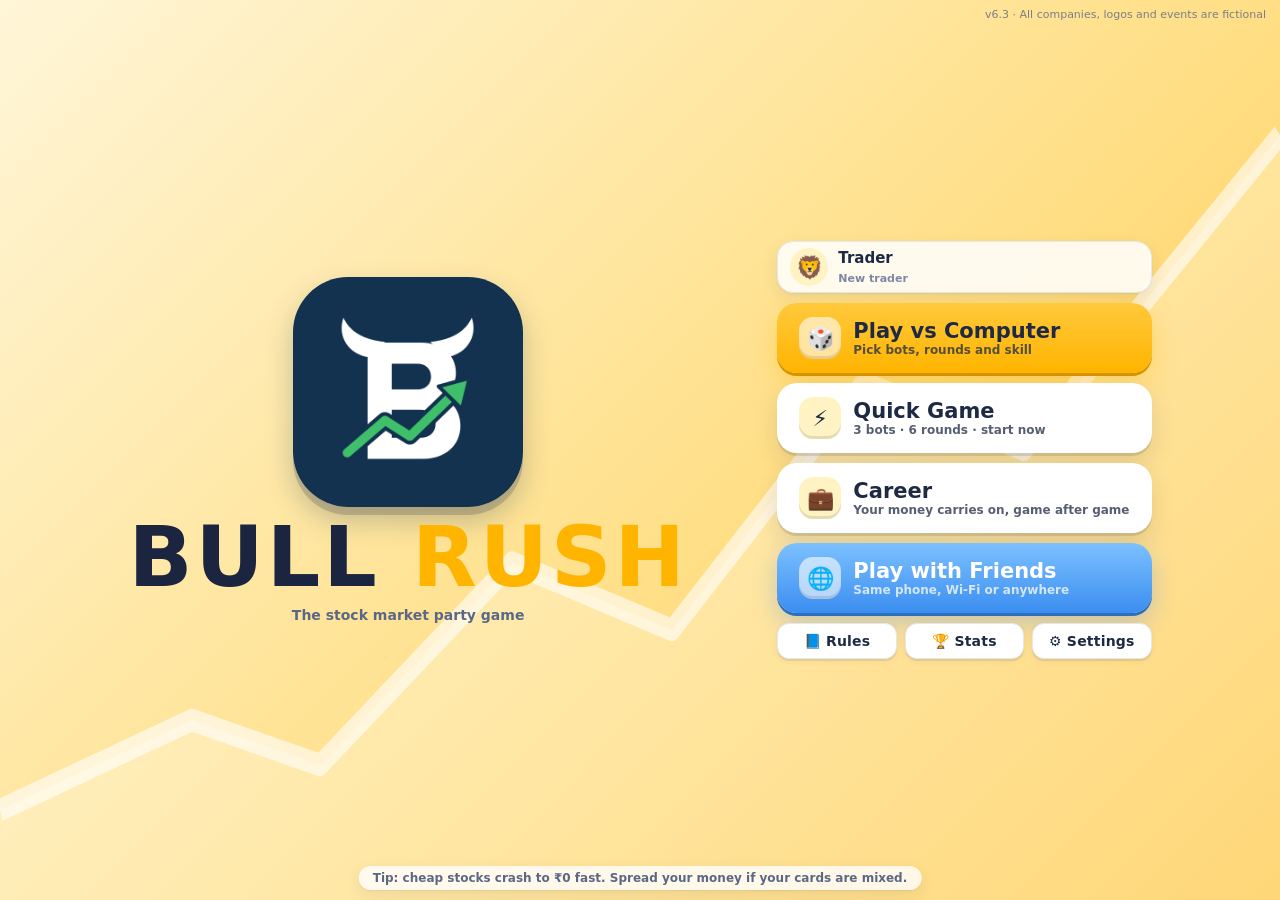
==== commit 683b2e8a: "Web app v6.3" ====
--- a/index.html
+++ b/index.html
@@ -48,7 +48,7 @@
     </div>
   </div>
   <div class="tip-line" id="tip-line"></div>
-  <div class="version">v6.2 · All companies, logos and events are fictional</div>
+  <div class="version">v6.3 · All companies, logos and events are fictional</div>
 </section>
 
 <!-- Offline setup -->
--- a/css/style.css
+++ b/css/style.css
@@ -419,6 +419,10 @@
 @media (min-width: 700px) and (orientation: portrait) {
   .board, .board[data-n="8"] { grid-template-columns: repeat(3, 1fr); grid-auto-rows: 1fr; }
   .seat { min-width: 210px; }
+  /* the tablet rules above give the table a side column; in portrait it must stay one column */
+  .table { grid-template-columns: 1fr; grid-template-rows: auto 1fr auto; }
+  .topbar { height: auto; padding: 8px 12px; }
+  .seats { flex: none; }
 }
 
 /* ---------- v5 clean theme: flat cards, soft shadows, fewer borders ---------- */
@@ -589,3 +593,22 @@
 .mascot.appic { border-radius: 24%; filter: none; box-shadow: 0 8px 0 rgba(23, 32, 54, .18), 0 14px 28px rgba(18, 50, 79, .25); }
 #scr-title { background: linear-gradient(135deg, #fff6d8 0%, #ffe08a 55%, #ffc94a 100%); }
 #scr-title::before { inset: 0; animation: none; background: url("data:image/svg+xml;utf8,<svg xmlns='http://www.w3.org/2000/svg' viewBox='0 0 800 400' preserveAspectRatio='none'><path d='M0 360 L120 320 L200 340 L320 250 L420 280 L540 170 L640 200 L800 60' fill='none' stroke='%23ffffff' stroke-width='10' stroke-linejoin='round' opacity='.6'/><path d='M0 360 L120 320 L200 340 L320 250 L420 280 L540 170 L640 200 L800 60 L800 400 L0 400 Z' fill='%23ffffff' opacity='.25'/></svg>") no-repeat bottom / 100% 100%; }
+
+/* v6.3 responsive fixes: nothing may spill out of its button on small screens */
+.mrow .mbtn > span:last-child { min-width: 0; }
+@media (max-height: 420px) and (orientation: landscape) {
+  .menu-btns { min-width: min(330px, 52vw); }
+  .mrow .mbtn { gap: 6px; padding: 6px 8px; } .mrow .mbtn b { font-size: 14px; }
+}
+@media (max-height: 420px) and (orientation: landscape) and (max-width: 700px) {
+  .logo h1 { font-size: 38px; letter-spacing: 1px; } .mascot { width: 92px; } .title-wrap { gap: 4vw; }
+  .mrow .mbtn .mi { width: 24px; height: 24px; font-size: 15px; border-radius: 8px; } .mrow .mbtn b { font-size: 13px; }
+}
+.mode-tabs { grid-template-columns: repeat(3, minmax(0, 1fr)); }
+@media (max-width: 420px) { .mode-tabs .chip { white-space: normal; line-height: 1.15; font-size: 12px; padding: 6px 4px; border-radius: 14px; } }
+@media (max-width: 360px) { .stepper { gap: 5px; } .stepper b { min-width: 0; flex: 1; font-size: 16px; } .stepper button:not(.btn) { width: 36px; height: 36px; } .stepper .btn.small { padding: 6px 8px; } }
+.online-cols > * { min-width: 0; } .ocard input, .code-in { width: 100%; min-width: 0; box-sizing: border-box; }
+@media (max-width: 360px) { .code-in { letter-spacing: 3px; } }
+@media (orientation: portrait) and (max-height: 700px) { .tip-line { display: none; } }
+@media (orientation: portrait) and (max-height: 700px) { .mascot { width: 92px; } .logo h1 { font-size: 44px; } .title-wrap { gap: 12px; } .mbtn { padding: 7px 14px; } }
+@media (orientation: portrait) and (max-height: 600px) { .mascot { width: 68px; } .logo h1 { font-size: 36px; } .logo .tag { display: none; } .mbtn small { display: none; } .menu-btns { gap: 7px; } .profile-strip { padding: 3px 10px; } }
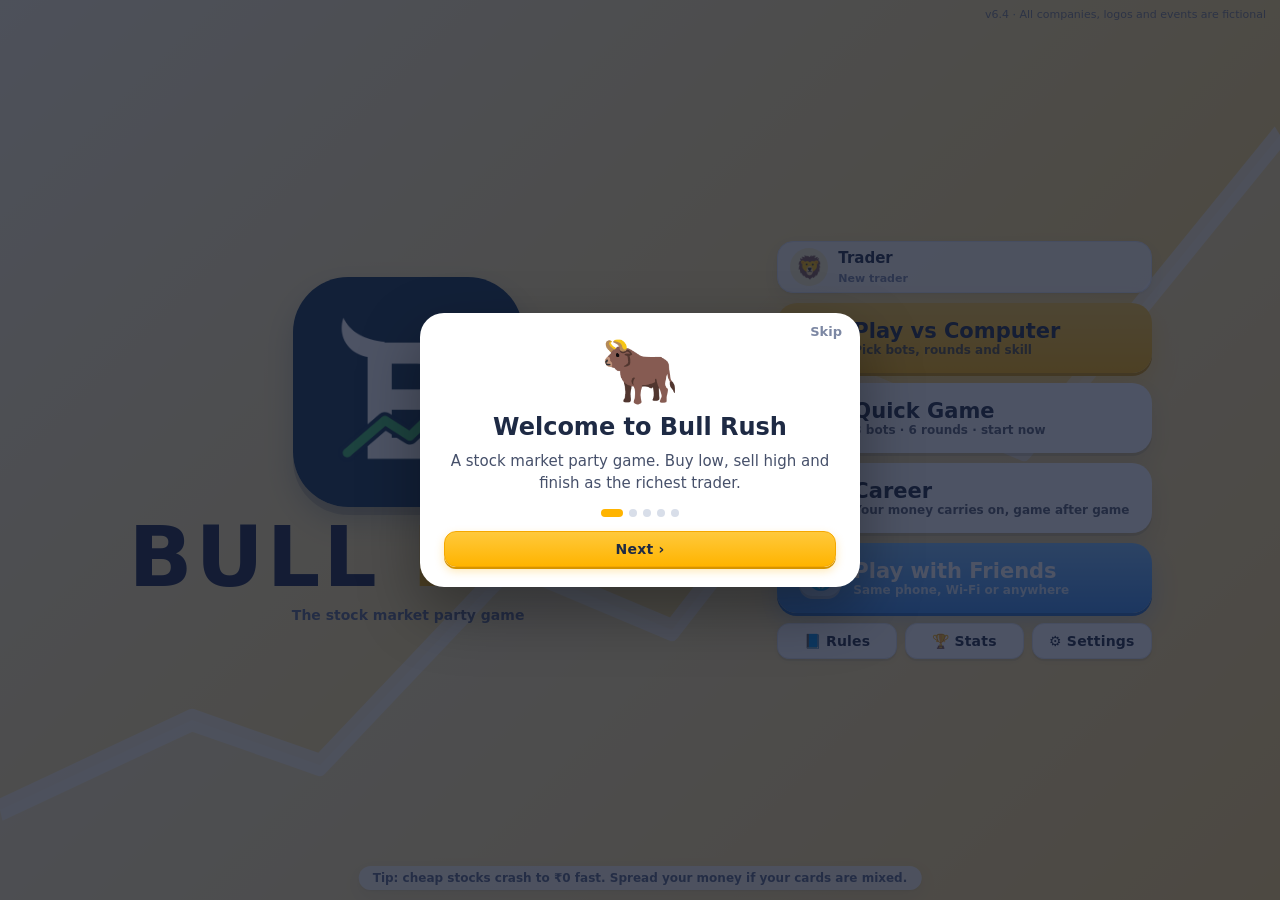
==== commit 8585e027: "Web app v6.4" ====
--- a/index.html
+++ b/index.html
@@ -48,7 +48,7 @@
     </div>
   </div>
   <div class="tip-line" id="tip-line"></div>
-  <div class="version">v6.3 · All companies, logos and events are fictional</div>
+  <div class="version">v6.4 · All companies, logos and events are fictional</div>
 </section>
 
 <!-- Offline setup -->
@@ -78,6 +78,11 @@
       <div class="pp-names" id="pp-names"></div>
       <div class="field"><span>Add bots</span><div class="chips" id="pick-pp-bots" data-opts="0,1,2,3" data-val="0"></div></div>
       <div class="field"><span>Rounds</span><div class="chips" id="pick-pp-days" data-opts="6,8,10,15" data-val="8"></div></div>
+      <div class="sec-h custom-h">⚙️ House rules</div>
+      <div class="field"><span>Starting money</span><div class="chips" id="pick-cash-pp" data-opts="200000,500000,1000000,2500000,10000000" data-labels="₹2 L,₹5 L,₹10 L,₹25 L,₹1 Cr" data-val="500000"></div></div>
+      <div class="field"><span>Gold cards each</span><div class="chips" id="pick-gold-pp" data-opts="0,1,3,5" data-labels="None,1,3,5" data-val="3"></div></div>
+      <div class="field"><span>Bank loans</span><div class="chips" id="pick-loan-pp" data-opts="1,0" data-labels="On,Off" data-val="1"></div></div>
+      <div class="field"><span>Market news</span><div class="chips" id="pick-news-pp" data-opts="1,0" data-labels="On,Off" data-val="1"></div></div>
       <button class="btn gold big" id="btn-pass-start">🔔 Start on this phone</button>
       <p class="hint">No internet needed. Everyone plays on this one phone and passes it on when their turn comes, like Ludo. Your cards stay hidden until you tap "show my cards".</p>
     </div>
@@ -104,6 +109,11 @@
         <div class="field"><span>Companies</span><div class="chips" id="pick-cos-on" data-opts="6,8,10,12,0" data-labels="6,8,10,12,🎲 Random" data-val="8"></div></div>
         <div class="field"><span>Rounds</span><div class="chips" id="pick-days-on" data-opts="6,8,10,15,20,0" data-labels="6,8,10,15,20,∞" data-val="8"></div></div>
         <div class="field"><span>Turn timer</span><div class="chips" id="pick-len-on" data-opts="0,20,30,45" data-labels="Off,20s,30s,45s" data-val="30"></div></div>
+        <div class="sec-h custom-h">⚙️ House rules</div>
+        <div class="field"><span>Starting money</span><div class="chips" id="pick-cash-on" data-opts="200000,500000,1000000,2500000,10000000" data-labels="₹2 L,₹5 L,₹10 L,₹25 L,₹1 Cr" data-val="500000"></div></div>
+        <div class="field"><span>Gold cards each</span><div class="chips" id="pick-gold-on" data-opts="0,1,3,5" data-labels="None,1,3,5" data-val="3"></div></div>
+        <div class="field"><span>Bank loans</span><div class="chips" id="pick-loan-on" data-opts="1,0" data-labels="On,Off" data-val="1"></div></div>
+        <div class="field"><span>Market news</span><div class="chips" id="pick-news-on" data-opts="1,0" data-labels="On,Off" data-val="1"></div></div>
         <div class="row"><button class="btn ghost" id="btn-addbot">+ Add bot</button><button class="btn gold" id="btn-host-start">Start game</button></div>
       </div>
       <p class="hint" id="lobby-msg">Waiting for players...</p>
@@ -114,7 +124,7 @@
 <!-- How to play -->
 <section id="scr-howto" class="screen">
   <div class="panel howto">
-    <header><button class="icon-btn" data-go="title">‹</button><h2>How to play</h2></header>
+    <header><button class="icon-btn" data-go="title">‹</button><h2>How to play</h2><button class="btn gold small hdr-learn" id="btn-learn">🎓 Practice game</button></header>
     <div class="howto-body" id="howto-body"></div>
   </div>
 </section>
--- a/css/style.css
+++ b/css/style.css
@@ -612,3 +612,24 @@
 @media (orientation: portrait) and (max-height: 700px) { .tip-line { display: none; } }
 @media (orientation: portrait) and (max-height: 700px) { .mascot { width: 92px; } .logo h1 { font-size: 44px; } .title-wrap { gap: 12px; } .mbtn { padding: 7px 14px; } }
 @media (orientation: portrait) and (max-height: 600px) { .mascot { width: 68px; } .logo h1 { font-size: 36px; } .logo .tag { display: none; } .mbtn small { display: none; } .menu-btns { gap: 7px; } .profile-strip { padding: 3px 10px; } }
+
+/* v6.4 learn to play: welcome slides and the guided practice game */
+.welcome { position: fixed; inset: 0; z-index: 90; background: rgba(18, 26, 48, .75); display: grid; place-items: center; padding: 16px; animation: pop .25s; }
+.wl-card { position: relative; background: #fff; border-radius: 24px; padding: 26px 24px 20px; width: min(440px, 100%); max-height: 100%; overflow-y: auto; text-align: center; box-shadow: 0 24px 60px rgba(0, 0, 0, .35); display: flex; flex-direction: column; gap: 10px; }
+.wl-skip { position: absolute; top: 10px; right: 12px; border: 0; background: none; color: var(--muted); font-weight: 800; font-size: 13px; }
+.wl-ic { font-size: 64px; line-height: 1; } .wl-card h2 { margin: 0; font-size: 24px; } .wl-card p { margin: 0; color: #46506a; font-size: 15px; line-height: 1.45; }
+.wl-card b.up, .tut b.up { color: var(--green); } .wl-card b.down, .tut b.down { color: var(--red); }
+.wl-dots { display: flex; justify-content: center; gap: 6px; margin: 4px 0; } .wl-dots i { width: 8px; height: 8px; border-radius: 50%; background: #d8dee9; } .wl-dots i.on { background: var(--gold); width: 22px; border-radius: 4px; }
+.wl-nav { display: flex; gap: 8px; } .wl-nav .btn { flex: 1; }
+.wl-card > .btn { width: 100%; }
+@media (max-height: 430px) { .wl-card { padding: 14px 18px; gap: 6px; } .wl-ic { font-size: 40px; } .wl-card h2 { font-size: 20px; } .wl-card p { font-size: 13px; } }
+.tut { position: fixed; inset: 0; z-index: 80; pointer-events: none; }
+.tut-ring { position: fixed; display: none; border-radius: 16px; border: 3px solid #ffb400; box-shadow: 0 0 0 9999px rgba(10, 16, 32, .55), 0 0 18px 4px rgba(255, 180, 0, .8); transition: all .25s ease; animation: tut-pulse 1.4s ease-in-out infinite; }
+@keyframes tut-pulse { 50% { border-color: #fff3c4; } }
+.tut-bub { position: fixed; left: 50%; bottom: 14px; transform: translateX(-50%); width: min(460px, 94vw); background: #fff; border-radius: 18px; padding: 12px 14px; display: flex; gap: 10px; align-items: flex-start; box-shadow: 0 14px 40px rgba(0, 0, 0, .35); border: 2px solid #ffb400; pointer-events: auto; animation: pop .25s; flex-wrap: wrap; }
+.tut.top .tut-bub { bottom: auto; top: 12px; }
+.tut-av { font-size: 30px; line-height: 1; } .tut-bub p { flex: 1; margin: 0; font-size: 14px; line-height: 1.4; font-weight: 600; color: #26304a; min-width: 0; }
+.tut-btns { flex-basis: 100%; display: flex; justify-content: flex-end; gap: 8px; align-items: center; } .tut-btns small { color: var(--muted); font-weight: 800; font-size: 11px; }
+.tut.end { pointer-events: auto; background: rgba(10, 16, 32, .55); } .tut.end .tut-bub { top: 50%; bottom: auto; transform: translate(-50%, -50%); }
+@media (max-height: 430px) { .tut-bub { padding: 8px 12px; width: min(560px, 94vw); } .tut-bub p { font-size: 13px; } .tut-av { font-size: 24px; } }
+.hdr-learn { margin-left: auto; }
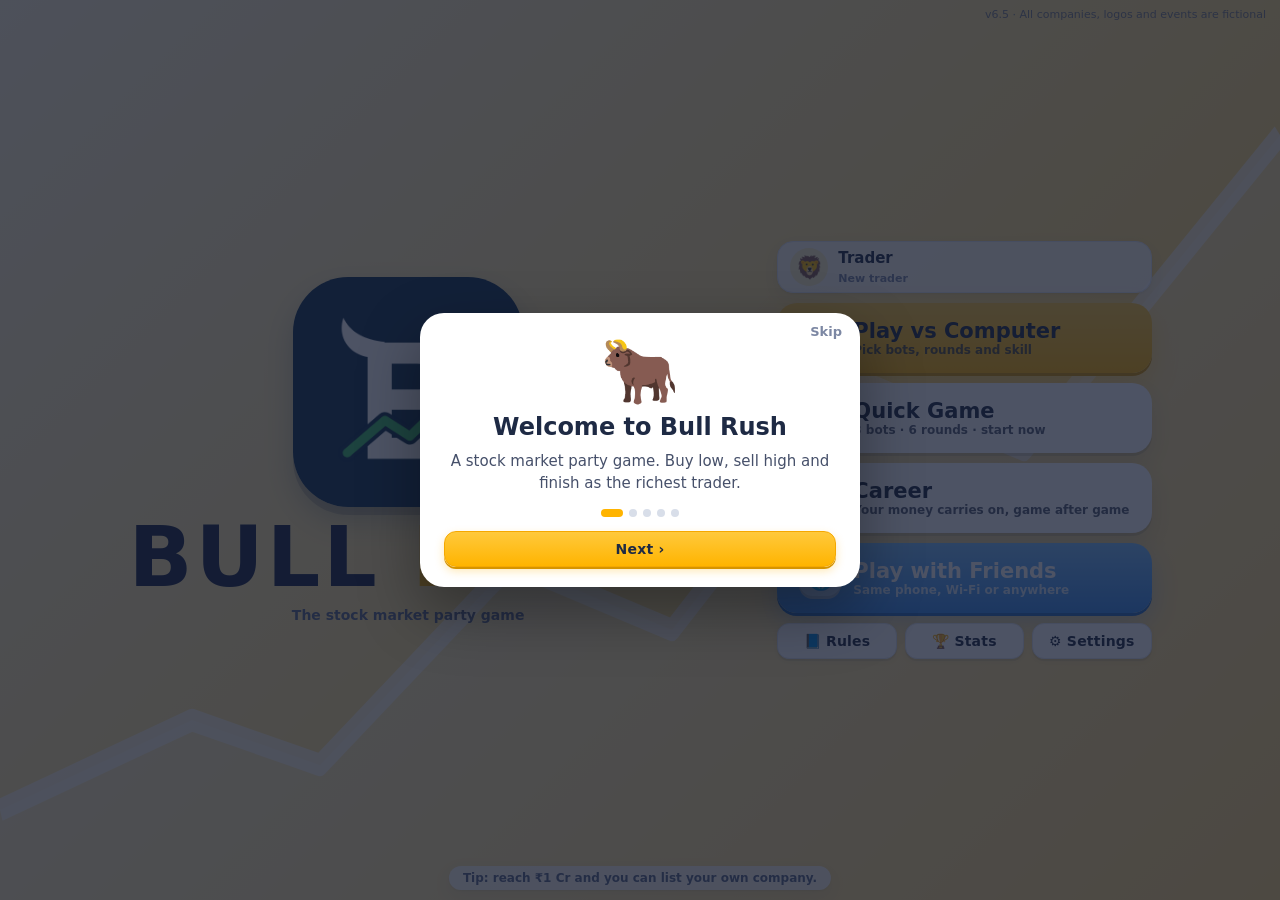
==== commit 31a2d50c: "Publish v6.5 with privacy policy Co-Authored-By: Claude Opus 5.5 <noreply@anthropic.com> Claude-Sess" ====
--- a/index.html
+++ b/index.html
@@ -48,7 +48,7 @@
     </div>
   </div>
   <div class="tip-line" id="tip-line"></div>
-  <div class="version">v6.4 · All companies, logos and events are fictional</div>
+  <div class="version">v6.5 · All companies, logos and events are fictional</div>
 </section>
 
 <!-- Offline setup -->
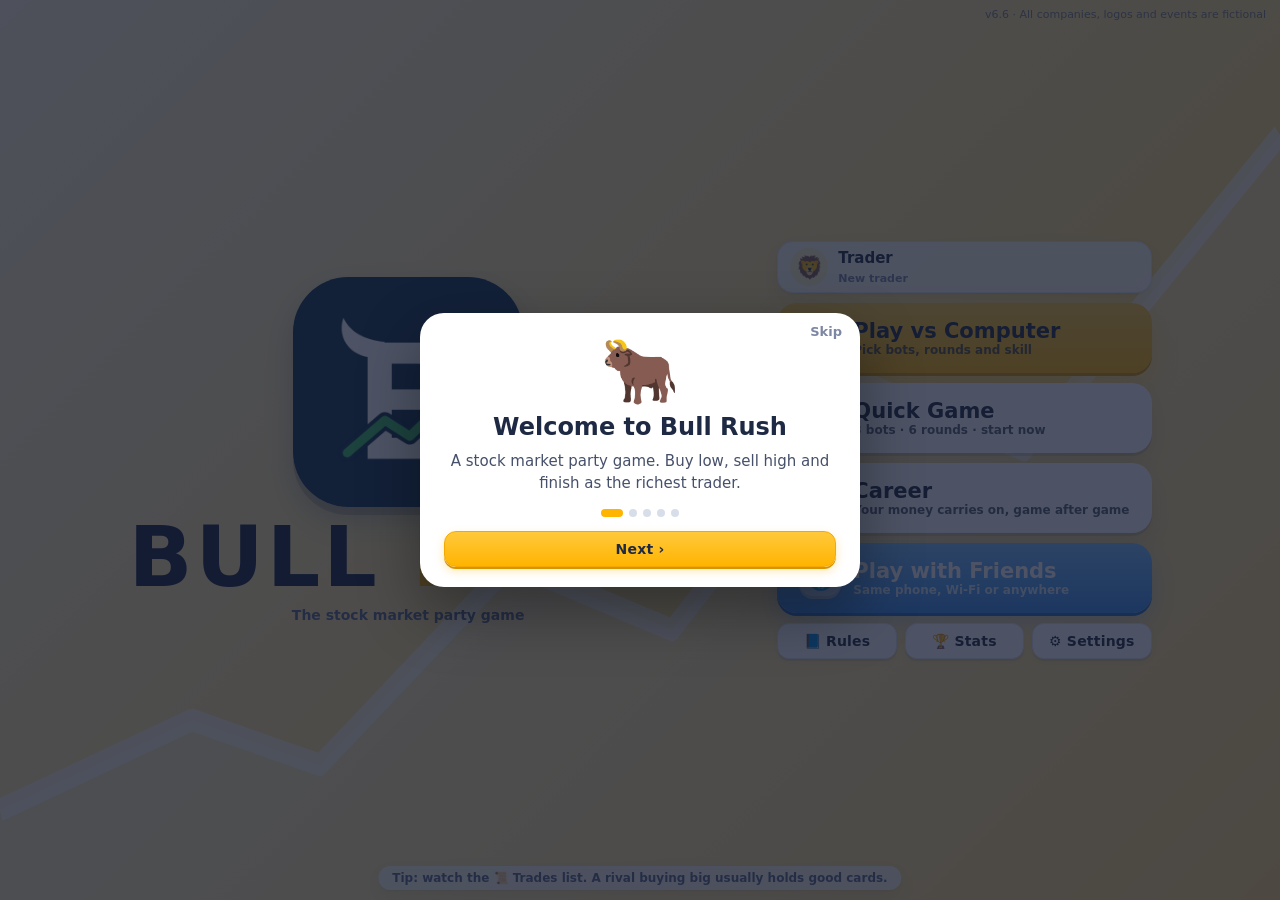
==== commit fe614f5e: "Publish v6.6 Co-Authored-By: Claude Opus 5.5 <noreply@anthropic.com> Claude-Session: https://claude." ====
--- a/index.html
+++ b/index.html
@@ -48,7 +48,7 @@
     </div>
   </div>
   <div class="tip-line" id="tip-line"></div>
-  <div class="version">v6.5 · All companies, logos and events are fictional</div>
+  <div class="version">v6.6 · All companies, logos and events are fictional</div>
 </section>
 
 <!-- Offline setup -->
@@ -81,6 +81,7 @@
       <div class="sec-h custom-h">⚙️ House rules</div>
       <div class="field"><span>Starting money</span><div class="chips" id="pick-cash-pp" data-opts="200000,500000,1000000,2500000,10000000" data-labels="₹2 L,₹5 L,₹10 L,₹25 L,₹1 Cr" data-val="500000"></div></div>
       <div class="field"><span>Gold cards each</span><div class="chips" id="pick-gold-pp" data-opts="0,1,3,5" data-labels="None,1,3,5" data-val="3"></div></div>
+      <div class="field"><span>Shares per company</span><div class="chips" id="pick-sup-pp" data-opts="100000,200000,300000,400000,500000" data-labels="1 L,2 L,3 L,4 L,5 L" data-val="100000"></div></div>
       <div class="field"><span>Bank loans</span><div class="chips" id="pick-loan-pp" data-opts="1,0" data-labels="On,Off" data-val="1"></div></div>
       <div class="field"><span>Market news</span><div class="chips" id="pick-news-pp" data-opts="1,0" data-labels="On,Off" data-val="1"></div></div>
       <button class="btn gold big" id="btn-pass-start">🔔 Start on this phone</button>
@@ -112,7 +113,8 @@
         <div class="sec-h custom-h">⚙️ House rules</div>
         <div class="field"><span>Starting money</span><div class="chips" id="pick-cash-on" data-opts="200000,500000,1000000,2500000,10000000" data-labels="₹2 L,₹5 L,₹10 L,₹25 L,₹1 Cr" data-val="500000"></div></div>
         <div class="field"><span>Gold cards each</span><div class="chips" id="pick-gold-on" data-opts="0,1,3,5" data-labels="None,1,3,5" data-val="3"></div></div>
-        <div class="field"><span>Bank loans</span><div class="chips" id="pick-loan-on" data-opts="1,0" data-labels="On,Off" data-val="1"></div></div>
+        <div class="field"><span>Shares per company</span><div class="chips" id="pick-sup-on" data-opts="100000,200000,300000,400000,500000" data-labels="1 L,2 L,3 L,4 L,5 L" data-val="100000"></div></div>
+      <div class="field"><span>Bank loans</span><div class="chips" id="pick-loan-on" data-opts="1,0" data-labels="On,Off" data-val="1"></div></div>
         <div class="field"><span>Market news</span><div class="chips" id="pick-news-on" data-opts="1,0" data-labels="On,Off" data-val="1"></div></div>
         <div class="row"><button class="btn ghost" id="btn-addbot">+ Add bot</button><button class="btn gold" id="btn-host-start">Start game</button></div>
       </div>
--- a/css/style.css
+++ b/css/style.css
@@ -44,10 +44,10 @@
 #scr-title::before { content: ""; position: absolute; inset: -50%; background: repeating-conic-gradient(from 0deg, rgba(255, 184, 0, .07) 0 10deg, transparent 10deg 20deg); animation: spin 60s linear infinite; pointer-events: none; }
 @keyframes spin { to { transform: rotate(360deg); } }
 .coin-rain { position: absolute; inset: 0; pointer-events: none; overflow: hidden; }
-.coin-rain i { position: absolute; top: -40px; animation: fall linear forwards; transform: scale(var(--s)); }
+.coin-rain i { position: absolute; top: -40px; animation: fall linear forwards; transform: scale(var(--s)); will-change: transform; }
 .coin-rain .coin { width: 26px; height: 26px; border-radius: 50%; background: radial-gradient(circle at 35% 30%, #fff1a8, #f5b700 55%, #b97800); border: 2px solid #a86c00; color: #8a5600; font-weight: 900; font-size: 13px; display: grid; place-items: center; font-style: normal; box-shadow: 0 2px 0 rgba(23, 32, 54, .3); }
 .coin-rain .bill { width: 40px; height: 20px; border-radius: 4px; background: linear-gradient(135deg, #8fe3a8, #3fb26b); border: 2px solid #23864a; box-shadow: inset 0 0 0 3px rgba(255, 255, 255, .35); }
-@keyframes fall { to { top: 110%; transform: scale(var(--s)) rotate(var(--r)); } }
+@keyframes fall { to { transform: translate3d(0, calc(100vh + 80px), 0) scale(var(--s)) rotate(var(--r)); } }
 .title-wrap { position: relative; display: flex; gap: 7vw; align-items: center; z-index: 1; }
 .logo { text-align: center; }
 .mascot { width: min(34vh, 170px); height: auto; filter: drop-shadow(0 8px 0 rgba(23, 32, 54, .18)); animation: bob 2.6s ease-in-out infinite; }
@@ -107,8 +107,9 @@
 .topbar .up { color: #7dffc4; } .topbar .down { color: #ffb0bd; }
 .tb-day { text-align: center; background: rgba(0, 0, 0, .25); border-radius: 10px; padding: 2px 8px; }
 .tb-turn { flex: 1; text-align: center; font-weight: 900; font-size: 14px; white-space: nowrap; overflow: hidden; text-overflow: ellipsis; }
-.tb-turn.mine { color: #172036; background: linear-gradient(180deg, #ffe066, #f5a800); border-radius: 999px; padding: 5px 14px; flex: 0 1 auto; margin: 0 auto; animation: glow 1s infinite alternate; }
-@keyframes glow { to { box-shadow: 0 0 16px rgba(255, 216, 77, .9); } }
+.tb-turn.mine { color: #172036; background: linear-gradient(180deg, #ffe066, #f5a800); border-radius: 999px; padding: 5px 14px; flex: 0 1 auto; margin: 0 auto; position: relative; }
+.tb-turn.mine::after { content: ""; position: absolute; inset: 0; border-radius: inherit; box-shadow: 0 0 16px rgba(255, 216, 77, .9); opacity: 0; animation: glow 1s infinite alternate; pointer-events: none; }
+@keyframes glow { to { opacity: 1; } }
 .tb-money { text-align: right; min-width: 70px; }
 .topbar .btn.small { box-shadow: 0 2px 0 #c5cddb; }
 .bump { animation: bump .5s; }
@@ -126,7 +127,7 @@
 .deed:active { transform: translateY(3px); box-shadow: 0 1px 0 color-mix(in srgb, var(--c) 45%, #1e2a44 55%); }
 .deed.mine { outline: 3px solid var(--gold); outline-offset: 1px; }
 .d-band { display: flex; align-items: center; gap: 5px; padding: 4px 5px; background: linear-gradient(180deg, color-mix(in srgb, var(--c) 85%, white 15%), var(--c)); border-bottom: 2px solid color-mix(in srgb, var(--c) 60%, #1e2a44 40%); }
-.d-band .logo-svg { flex: none; filter: drop-shadow(0 1px 0 rgba(0, 0, 0, .25)); }
+.d-band .logo-svg { flex: none; }
 .d-id { min-width: 0; line-height: 1.05; }
 .d-id b { font-size: 12px; font-weight: 900; color: #141b2d; letter-spacing: .4px; }
 .d-id small { display: block; font-size: 9px; font-weight: 800; color: rgba(20, 27, 45, .75); white-space: nowrap; overflow: hidden; text-overflow: ellipsis; }
@@ -158,8 +159,9 @@
 .seat { display: grid; grid-template-columns: 32px 1fr auto; gap: 6px; align-items: center; background: var(--cream); border: 2px solid var(--edge); border-radius: 14px; padding: 4px 7px; box-shadow: 0 3px 0 #d5dbe6; cursor: pointer; position: relative; flex: none; }
 .seat:active { transform: translateY(2px); box-shadow: 0 1px 0 #d5dbe6; }
 .seat.me { background: #fffbe8; }
-.seat.turn { border-color: var(--gold); background: #fff1bf; box-shadow: 0 3px 0 #c98400, 0 0 14px rgba(245, 183, 0, .55); animation: seatglow 1.2s infinite alternate; }
-@keyframes seatglow { to { box-shadow: 0 3px 0 #c98400, 0 0 4px rgba(245, 183, 0, .3); } }
+.seat.turn { border-color: var(--gold); background: #fff1bf; box-shadow: 0 3px 0 #c98400; }
+.seat.turn::after { content: ""; position: absolute; inset: -2px; border-radius: 14px; box-shadow: 0 0 14px rgba(245, 183, 0, .55); animation: seatglow 1.2s infinite alternate; pointer-events: none; }
+@keyframes seatglow { to { opacity: .25; } }
 .av { width: 32px; height: 32px; border-radius: 50%; display: grid; place-items: center; font-size: 18px; background: var(--pc); box-shadow: inset 0 -3px 0 rgba(0, 0, 0, .2), 0 0 0 2px #fff; position: relative; }
 .av .rk { position: absolute; right: -5px; bottom: -4px; font-style: normal; font-size: 9px; font-weight: 900; background: var(--wood-dk); color: #ffe17a; border-radius: 999px; min-width: 15px; height: 15px; display: grid; place-items: center; border: 1.5px solid #fff; }
 .av.big { width: 52px; height: 52px; font-size: 30px; flex: none; }
@@ -169,8 +171,8 @@
 .la.think { color: #b07800; }
 .seat .w { font-size: 11px; font-weight: 900; text-align: right; white-space: nowrap; }
 .seat .w small { display: block; font-size: 9px; color: var(--red); }
-.dots::after { content: "..."; animation: dots 1s steps(4) infinite; display: inline-block; width: 12px; overflow: hidden; vertical-align: bottom; }
-@keyframes dots { from { width: 0; } }
+.dots::after { content: "..."; animation: dots 1s ease-in-out infinite alternate; display: inline-block; width: 12px; overflow: hidden; vertical-align: bottom; }
+@keyframes dots { from { opacity: .2; } }
 .actbox { flex: none; background: var(--cream); border: 2px solid var(--edge); border-radius: 14px; padding: 7px; display: flex; flex-direction: column; gap: 6px; font-size: 11px; color: #33405e; box-shadow: 0 3px 0 #d5dbe6; }
 .act-tip { line-height: 1.4; }
 .act-btns { display: flex; gap: 6px; }
@@ -441,7 +443,7 @@
 .tb-day { background: rgba(255, 255, 255, .08); }
 .tb-turn.mine { background: #ffb400; color: #1e2a44; }
 .panel, .modal-card { border: 0; box-shadow: 0 24px 60px rgba(15, 22, 40, .28); }
-.board { border: 0; background: rgba(255, 255, 255, .55); box-shadow: inset 0 0 0 1px rgba(120, 135, 165, .18); backdrop-filter: blur(4px); }
+.board { border: 0; background: rgba(255, 255, 255, .55); box-shadow: inset 0 0 0 1px rgba(120, 135, 165, .18); }
 .deed { border: 1px solid #e3e7ef; box-shadow: var(--shadow); }
 .deed:active { box-shadow: 0 1px 2px rgba(23, 32, 54, .1); }
 .d-band { background: color-mix(in srgb, var(--c) 22%, white 78%); border-bottom: 0; box-shadow: inset 4px 0 0 var(--c); }
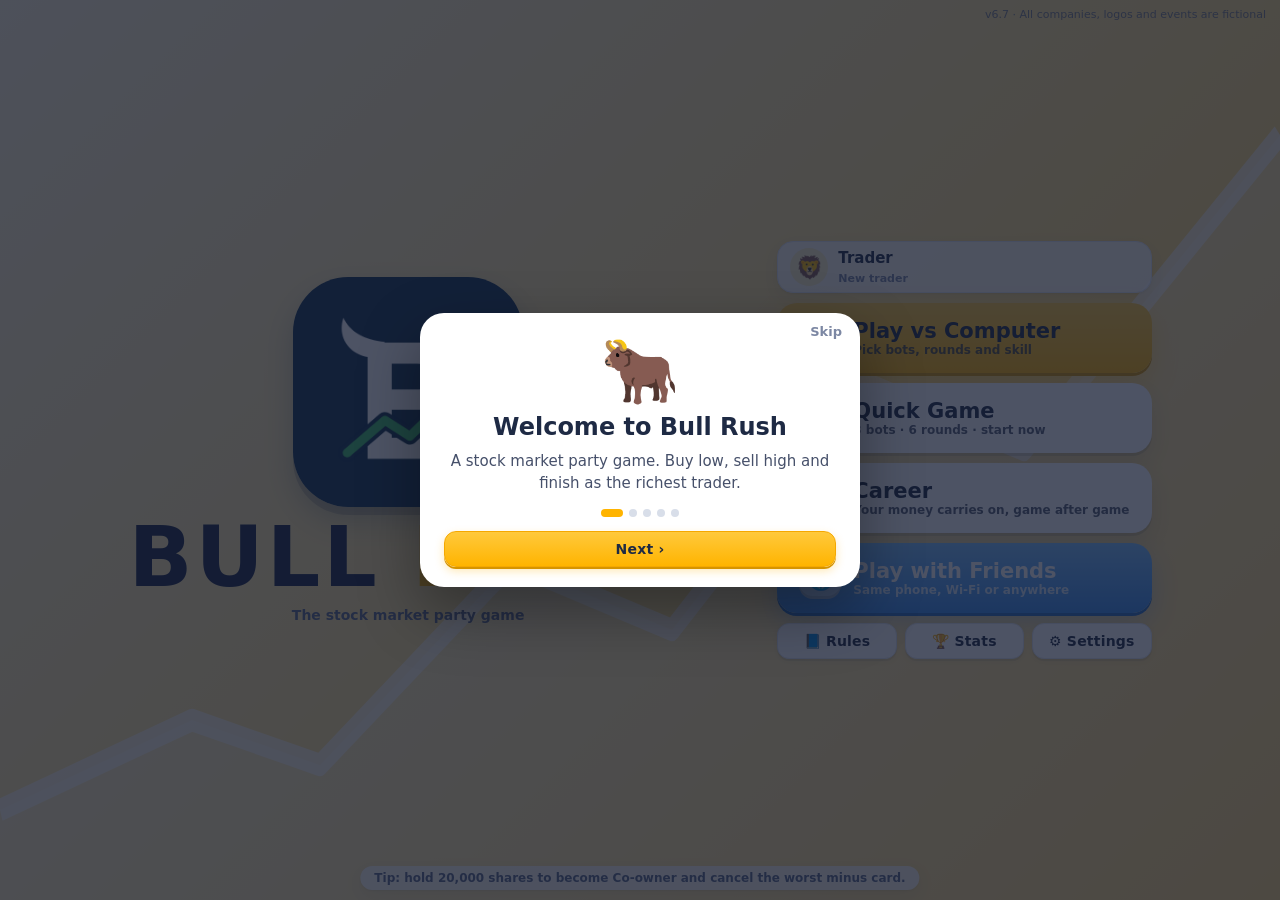
==== commit 48989429: "Publish v6.7 Co-Authored-By: Claude Opus 5.5 <noreply@anthropic.com> Claude-Session: https://claude." ====
--- a/index.html
+++ b/index.html
@@ -48,7 +48,7 @@
     </div>
   </div>
   <div class="tip-line" id="tip-line"></div>
-  <div class="version">v6.6 · All companies, logos and events are fictional</div>
+  <div class="version">v6.7 · All companies, logos and events are fictional</div>
 </section>
 
 <!-- Offline setup -->
@@ -61,6 +61,7 @@
       <div class="field"><span>Rival bots</span><div class="chips" id="pick-bots" data-opts="1,2,3,4,5" data-val="3"></div></div>
       <div class="field"><span>Bot skill</span><div class="chips" id="pick-skill" data-opts="easy,normal,hard" data-val="normal"></div></div>
       <div class="field"><span>Companies</span><div class="chips" id="pick-cos" data-opts="6,8,10,12,0" data-labels="6,8,10,12,🎲 Random" data-val="8"></div></div>
+      <div class="field"><span>Shares per company</span><div class="chips" id="pick-sup" data-opts="100000,200000,300000,400000,500000" data-labels="1 L,2 L,3 L,4 L,5 L" data-val="100000"></div></div>
       <div class="field"><span>Rounds</span><div class="chips" id="pick-days" data-opts="6,8,10,15,20,0" data-labels="6,8,10,15,20,∞" data-val="8"></div></div>
       <div class="field"><span>Turns per round</span><div class="chips" id="pick-len" data-opts="2,3,4" data-val="3"></div></div>
     </div>
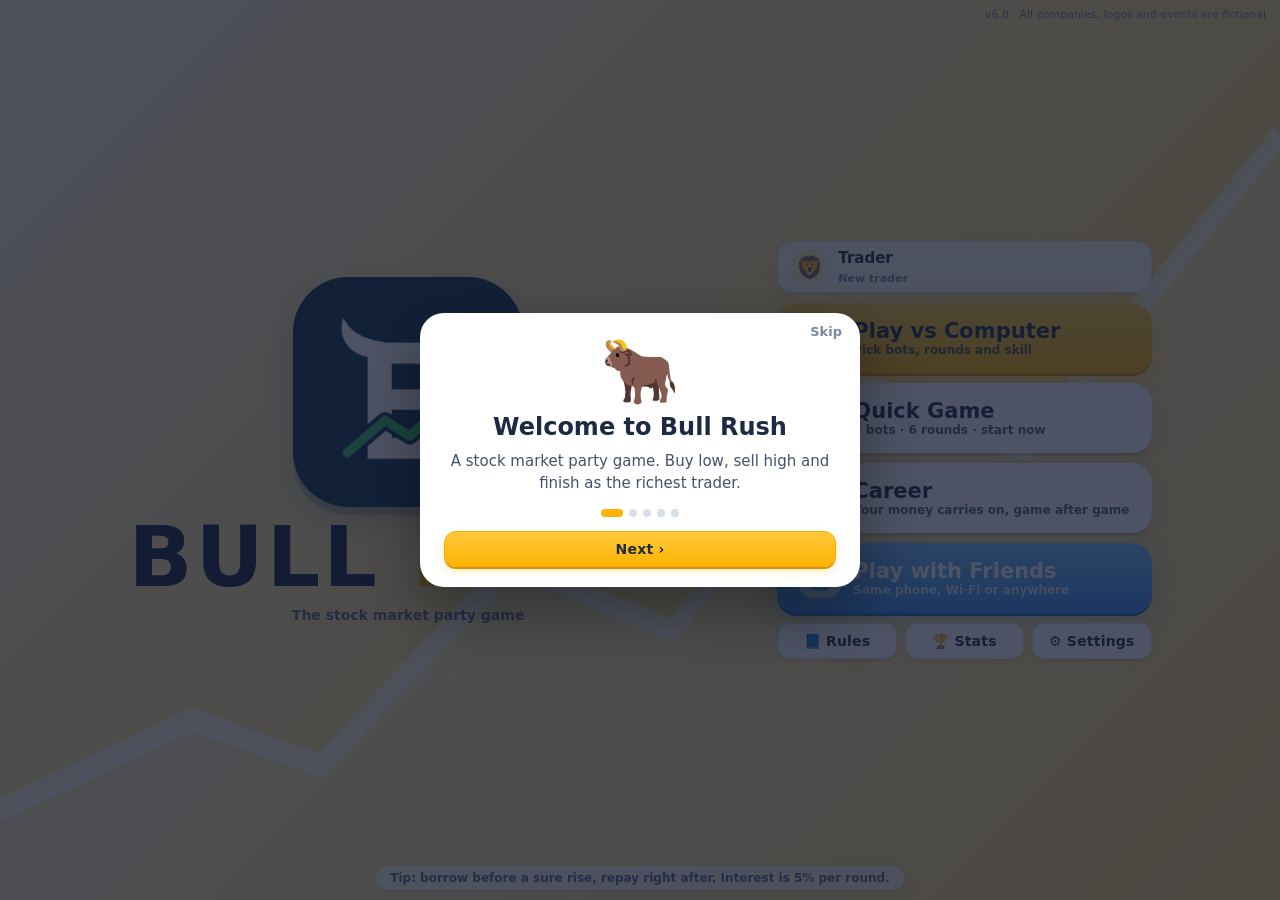
==== commit 1aa76e7d: "Publish v6.8 Co-Authored-By: Claude Opus 5.5 <noreply@anthropic.com> Claude-Session: https://claude." ====
--- a/index.html
+++ b/index.html
@@ -48,7 +48,7 @@
     </div>
   </div>
   <div class="tip-line" id="tip-line"></div>
-  <div class="version">v6.7 · All companies, logos and events are fictional</div>
+  <div class="version">v6.8 · All companies, logos and events are fictional</div>
 </section>
 
 <!-- Offline setup -->
--- a/css/style.css
+++ b/css/style.css
@@ -635,3 +635,8 @@
 .tut.end { pointer-events: auto; background: rgba(10, 16, 32, .55); } .tut.end .tut-bub { top: 50%; bottom: auto; transform: translate(-50%, -50%); }
 @media (max-height: 430px) { .tut-bub { padding: 8px 12px; width: min(560px, 94vw); } .tut-bub p { font-size: 13px; } .tut-av { font-size: 24px; } }
 .hdr-learn { margin-left: auto; }
+/* v6.8 event rounds, missions, takeovers */
+.news-line.ev { background: #efe4ff; color: #3b1d6e; }
+.prow.mis small { white-space: normal; }
+.prow.mis.done { background: #eafbf1; border-radius: 10px; }
+.tg-right > .btn.gold { width: 100%; margin-top: 6px; font-size: 13px; }
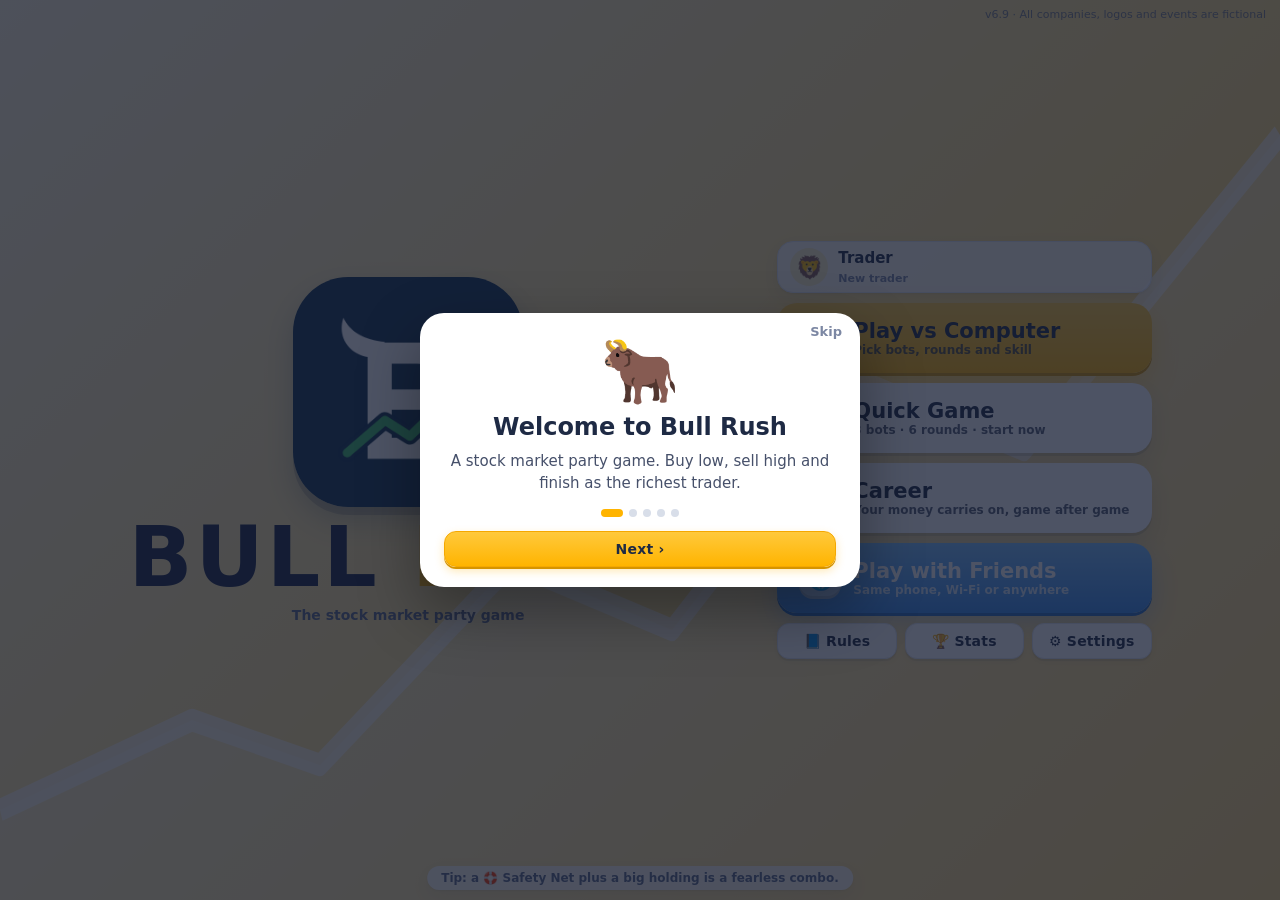
==== commit 5dd54314: "Publish v6.9 Co-Authored-By: Claude Opus 5.5 <noreply@anthropic.com> Claude-Session: https://claude." ====
--- a/index.html
+++ b/index.html
@@ -48,7 +48,7 @@
     </div>
   </div>
   <div class="tip-line" id="tip-line"></div>
-  <div class="version">v6.8 · All companies, logos and events are fictional</div>
+  <div class="version">v6.9 · All companies, logos and events are fictional</div>
 </section>
 
 <!-- Offline setup -->
--- a/css/style.css
+++ b/css/style.css
@@ -640,3 +640,7 @@
 .prow.mis small { white-space: normal; }
 .prow.mis.done { background: #eafbf1; border-radius: 10px; }
 .tg-right > .btn.gold { width: 100%; margin-top: 6px; font-size: 13px; }
+/* v6.9 polish: avatar chips never squash their emoji, and the top bar drops its dots when space is tight */
+.chip.av { flex: none; padding: 3px 6px; line-height: 1.25; }
+.tb-turn .dots { display: none; }
+.act-btns { flex-wrap: wrap; } .act-btns .btn { flex: 1 1 auto; min-width: max-content; white-space: nowrap; padding-left: 10px; padding-right: 10px; }
